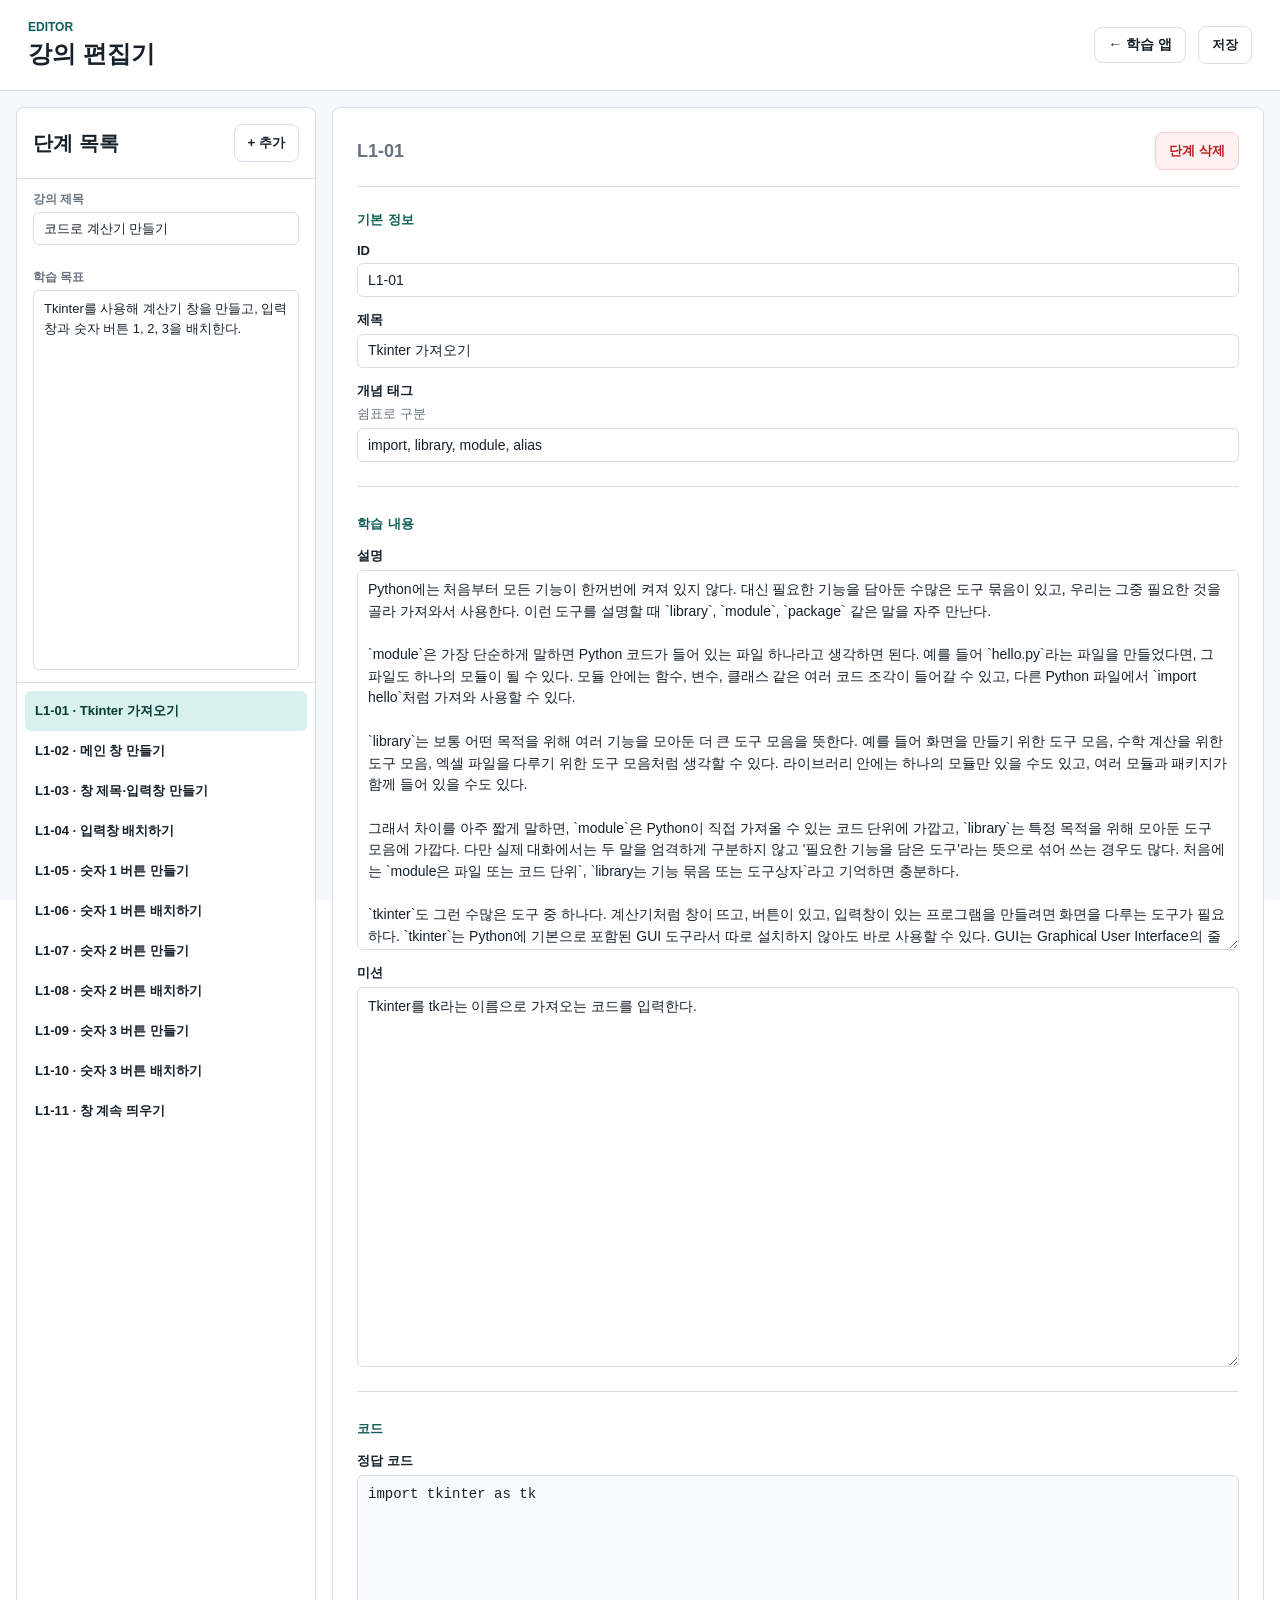
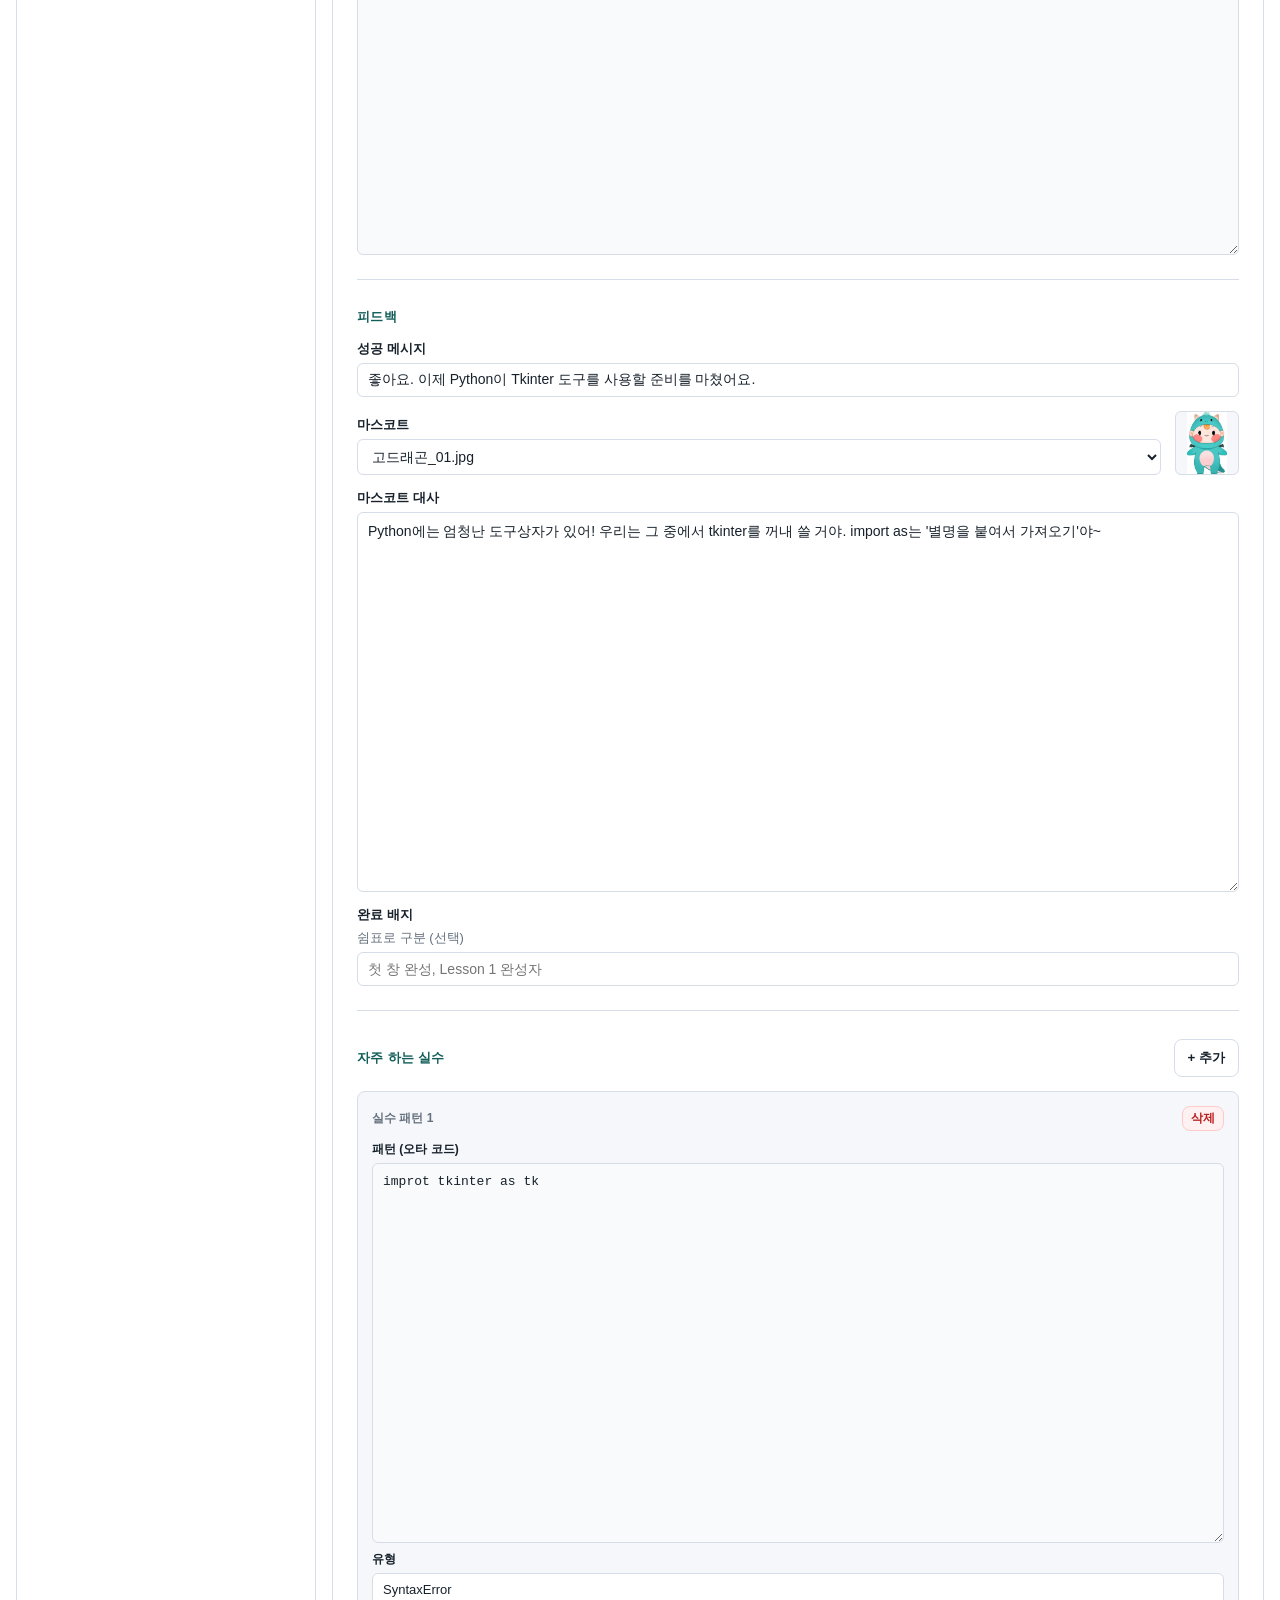
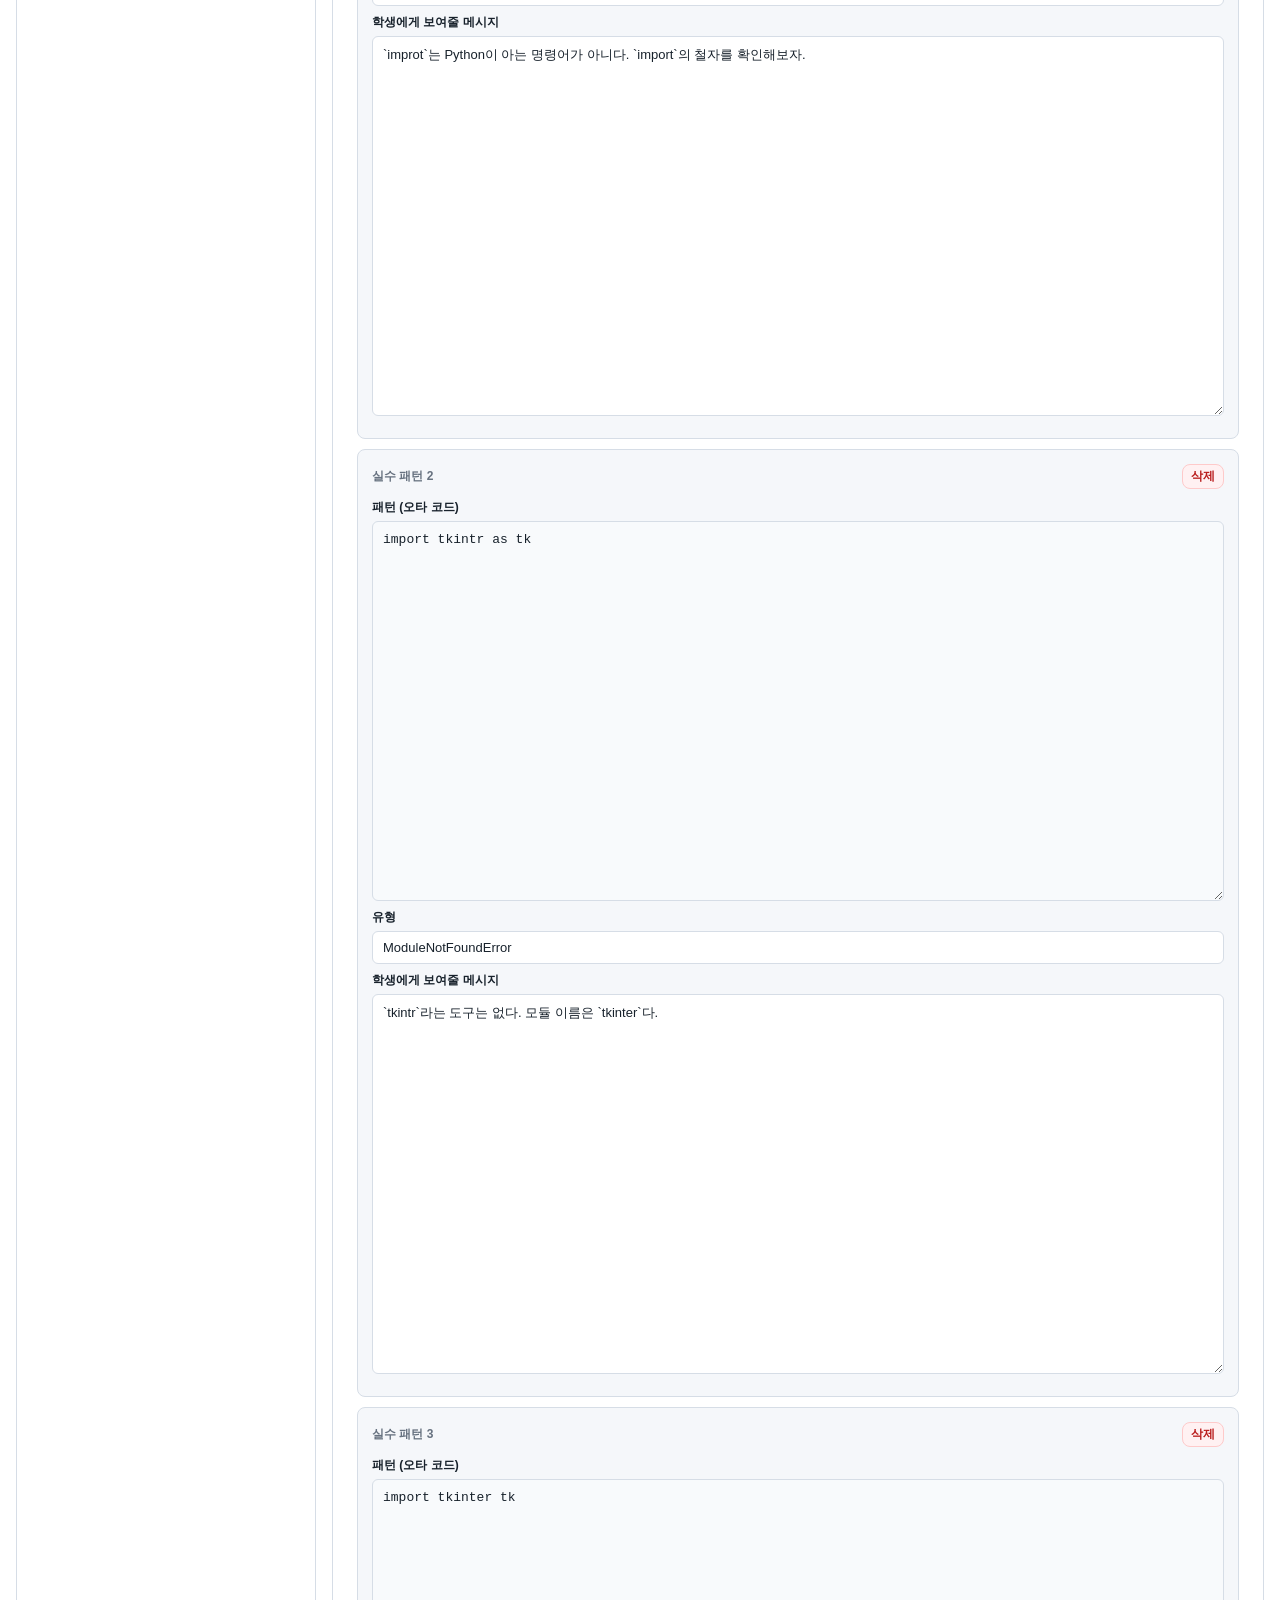
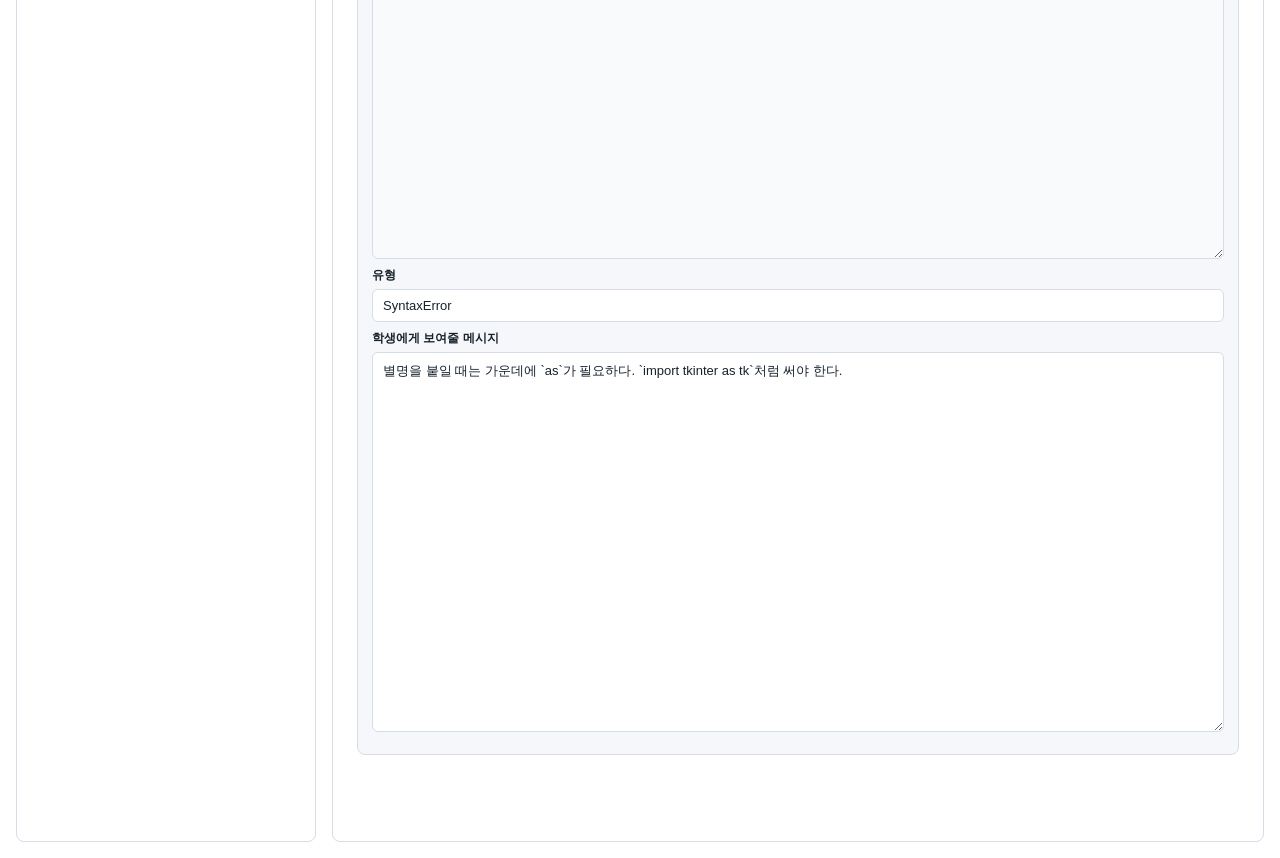
==== Python_Lecture_01/editor.html @ b1694335 "교육 프로그램 추가" ====
<!doctype html>
<html lang="ko">
<head>
  <meta charset="utf-8">
  <meta name="viewport" content="width=device-width, initial-scale=1">
  <title>강의 편집기</title>
  <link rel="stylesheet" href="prototype.css">
  <link rel="stylesheet" href="editor.css">
</head>
<body>
  <header class="topbar">
    <div>
      <p class="eyebrow">Editor</p>
      <h1>강의 편집기</h1>
    </div>
    <div class="editor-header-actions">
      <span id="saveStatus"></span>
      <a href="prototype.html" class="back-link">← 학습 앱</a>
      <button type="button" id="saveBtn">저장</button>
    </div>
  </header>

  <main class="editor-shell">
    <aside class="editor-nav">
      <div class="panel-head">
        <h2>단계 목록</h2>
        <button type="button" id="addStepBtn">+ 추가</button>
      </div>

      <div class="lesson-meta-fields">
        <label>강의 제목
          <input type="text" id="fCourseTitle">
        </label>
        <label>학습 목표
          <textarea id="fLessonGoal" rows="2"></textarea>
        </label>
      </div>

      <ol id="stepList"></ol>
    </aside>

    <section class="editor-form-panel" id="editorPanel">
      <div class="empty-state">단계를 선택하면 여기서 편집할 수 있어요.</div>

      <form id="stepForm" hidden>
        <div class="form-topbar">
          <h2 id="formStepId"></h2>
          <button type="button" id="deleteStepBtn" class="danger-btn">단계 삭제</button>
        </div>

        <div class="form-section">
          <h3>기본 정보</h3>
          <label>ID
            <input type="text" id="fId">
          </label>
          <label>제목
            <input type="text" id="fTitle">
          </label>
          <label>개념 태그 <span class="field-hint">쉼표로 구분</span>
            <input type="text" id="fConcepts" placeholder="import, module, alias">
          </label>
        </div>

        <div class="form-section">
          <h3>학습 내용</h3>
          <label>설명
            <textarea id="fExplanation" class="auto-resize" rows="5"></textarea>
          </label>
          <label>미션
            <textarea id="fMission" class="auto-resize" rows="2"></textarea>
          </label>
        </div>

        <div class="form-section">
          <h3>코드</h3>
          <label>정답 코드
            <textarea id="fExpectedCode" class="code-textarea auto-resize" rows="2" spellcheck="false"></textarea>
          </label>
        </div>

        <div class="form-section">
          <h3>피드백</h3>
          <label>성공 메시지
            <input type="text" id="fSuccessMessage">
          </label>
          <div class="mascot-row">
            <label class="mascot-select-label">마스코트
              <select id="fMascot">
                <option value="">없음</option>
                <option>고드래곤_01.jpg</option>
                <option>고드래곤_02.jpg</option>
                <option>고드래곤_03.png</option>
                <option>고드래곤_04.jpg</option>
                <option>고드래곤_05.jpg</option>
                <option>고드래곤_06.png</option>
                <option>고드래곤_07.gif</option>
                <option>고드래곤_08.png</option>
                <option>고드래곤_09.png</option>
                <option>고드래곤_10.jpg</option>
              </select>
            </label>
            <img id="mascotPreview" src="" alt="" class="mascot-preview">
          </div>
          <label>마스코트 대사
            <textarea id="fMascotSpeech" class="auto-resize" rows="2"></textarea>
          </label>
          <label>완료 배지 <span class="field-hint">쉼표로 구분 (선택)</span>
            <input type="text" id="fCompletionBadges" placeholder="첫 창 완성, Lesson 1 완성자">
          </label>
        </div>

        <div class="form-section">
          <div class="section-head">
            <h3>자주 하는 실수</h3>
            <button type="button" id="addErrorBtn">+ 추가</button>
          </div>
          <div id="errorList"></div>
        </div>
      </form>
    </section>
  </main>

  <script src="editor.js"></script>
</body>
</html>
---- Python_Lecture_01/prototype.css ----
:root {
  color-scheme: light;
  --ink: #17212b;
  --muted: #66717f;
  --line: #d6dde6;
  --paper: #f5f7fa;
  --panel: #ffffff;
  --accent: #0f766e;
  --accent-dark: #115e59;
  --warn: #b45309;
  --danger: #b91c1c;
  --ok: #15803d;
  --code: #101827;
}

* {
  box-sizing: border-box;
}

body {
  margin: 0;
  min-height: 100vh;
  font-family: "Segoe UI", "Apple SD Gothic Neo", "Malgun Gothic", sans-serif;
  color: var(--ink);
  background:
    linear-gradient(rgba(245, 247, 250, 0.92), rgba(245, 247, 250, 0.92)),
    url("https://images.unsplash.com/photo-1515879218367-8466d910aaa4?auto=format&fit=crop&w=1800&q=80");
  background-size: cover;
  background-attachment: fixed;
}

.topbar {
  display: flex;
  align-items: center;
  justify-content: space-between;
  gap: 24px;
  padding: 20px 28px;
  border-bottom: 1px solid var(--line);
  background: rgba(255, 255, 255, 0.92);
  backdrop-filter: blur(14px);
}

.eyebrow {
  margin: 0 0 4px;
  font-size: 12px;
  font-weight: 800;
  color: var(--accent-dark);
  text-transform: uppercase;
  letter-spacing: 0;
}

h1,
h2,
h3,
p {
  margin-top: 0;
}

h1 {
  margin-bottom: 0;
  font-size: 24px;
}

h2 {
  margin-bottom: 0;
  font-size: 20px;
}

h3 {
  margin-bottom: 8px;
  font-size: 15px;
}

.stats {
  display: grid;
  grid-template-columns: repeat(3, minmax(92px, 1fr));
  gap: 10px;
}

.stats div {
  min-height: 58px;
  padding: 10px 12px;
  border: 1px solid var(--line);
  border-radius: 8px;
  background: var(--paper);
}

.stats span {
  display: block;
  margin-bottom: 4px;
  font-size: 12px;
  color: var(--muted);
}

.stats strong {
  font-size: 19px;
}

.app-shell {
  display: grid;
  grid-template-columns: 270px minmax(0, 1.05fr) minmax(360px, 0.95fr);
  gap: 16px;
  padding: 16px;
}

.lesson-list,
.learning-panel,
.practice-panel {
  min-height: calc(100vh - 122px);
  border: 1px solid var(--line);
  border-radius: 8px;
  background: rgba(255, 255, 255, 0.96);
}

.lesson-list {
  overflow: auto;
}

.panel-head {
  padding: 16px;
  border-bottom: 1px solid var(--line);
}

.panel-head span {
  display: block;
  margin-top: 8px;
  font-size: 13px;
  line-height: 1.45;
  color: var(--muted);
}

#stepList {
  list-style: none;
  margin: 0;
  padding: 8px;
}

#stepList button {
  width: 100%;
  min-height: 44px;
  padding: 9px 10px;
  border: 0;
  border-radius: 6px;
  background: transparent;
  color: var(--ink);
  text-align: left;
  cursor: pointer;
}

#stepList button:hover {
  background: #eef7f6;
}

#stepList button.active {
  background: #d9f1ee;
  color: #073b36;
  font-weight: 800;
}

#stepList button.done::after {
  content: "완료";
  float: right;
  font-size: 11px;
  color: var(--ok);
}

.learning-panel {
  overflow: auto;
  padding: 22px;
}

.step-header {
  display: flex;
  align-items: flex-start;
  justify-content: space-between;
  gap: 16px;
  padding-bottom: 18px;
  border-bottom: 1px solid var(--line);
}

.concepts {
  display: flex;
  flex-wrap: wrap;
  justify-content: flex-end;
  gap: 6px;
}

.concepts span,
.badges span {
  display: inline-flex;
  min-height: 26px;
  align-items: center;
  padding: 4px 8px;
  border-radius: 999px;
  background: #e8f2ff;
  color: #1d4f83;
  font-size: 12px;
  font-weight: 700;
}

.explanation {
  margin-top: 20px;
  font-size: 15px;
  line-height: 1.72;
}

.explanation p {
  margin-bottom: 16px;
}

code {
  padding: 1px 5px;
  border-radius: 4px;
  background: #edf2f7;
  color: #0f172a;
  font-family: Consolas, "Cascadia Mono", monospace;
}

.mascot-wrap {
  display: flex;
  align-items: flex-end;
  gap: 14px;
  margin: 20px 0 4px;
}

.mascot-wrap img {
  width: 88px;
  height: 88px;
  object-fit: contain;
  flex-shrink: 0;
  filter: drop-shadow(0 2px 6px rgba(0,0,0,0.10));
}

.mascot-bubble {
  position: relative;
  padding: 12px 16px;
  border: 2px solid #0f766e;
  border-radius: 16px;
  border-bottom-left-radius: 4px;
  background: #f0fdfa;
  font-size: 14px;
  line-height: 1.65;
  color: #115e59;
  font-weight: 600;
}

.mascot-bubble::before {
  content: "";
  position: absolute;
  left: -13px;
  bottom: 0;
  border: 7px solid transparent;
  border-right-color: #0f766e;
  border-bottom-color: #0f766e;
}

.mascot-bubble::after {
  content: "";
  position: absolute;
  left: -9px;
  bottom: 1px;
  border: 6px solid transparent;
  border-right-color: #f0fdfa;
  border-bottom-color: #f0fdfa;
}

.mission {
  margin-top: 22px;
  padding: 16px;
  border: 1px solid #b7ddd8;
  border-radius: 8px;
  background: #f0fdfa;
}

.mission span {
  font-size: 12px;
  font-weight: 800;
  color: var(--accent-dark);
}

.mission p {
  margin: 6px 0 0;
}

.practice-panel {
  padding: 18px;
}

.editor-head,
.actions {
  display: flex;
  align-items: center;
  justify-content: space-between;
  gap: 10px;
}

.editor-wrap {
  position: relative;
  min-height: 380px;
  margin-top: 14px;
  border: 1px solid #334155;
  border-radius: 8px;
  background: var(--code);
  overflow: hidden;
}

#codeGhost {
  position: absolute;
  inset: 0;
  margin: 0;
  padding: 14px;
  color: #738094;
  font: 16px/1.55 Consolas, "Cascadia Mono", monospace;
  white-space: pre-wrap;
  word-break: break-word;
  pointer-events: none;
}

.ghost-prefix {
  color: transparent;
}

textarea {
  position: relative;
  width: 100%;
  min-height: 380px;
  height: 54vh;
  padding: 14px;
  border: 0;
  border-radius: 0;
  outline: none;
  resize: vertical;
  background: transparent;
  color: #e5eef8;
  font: 16px/1.55 Consolas, "Cascadia Mono", monospace;
}

textarea:focus {
  box-shadow: 0 0 0 3px rgba(15, 118, 110, 0.18);
}

button {
  min-height: 38px;
  padding: 8px 13px;
  border: 1px solid var(--line);
  border-radius: 8px;
  background: #fff;
  color: var(--ink);
  font-weight: 800;
  cursor: pointer;
}

button:hover:not(:disabled) {
  border-color: var(--accent);
}

button:disabled {
  border-color: var(--line);
  background: #e5e7eb;
  color: #98a2b3;
  cursor: not-allowed;
}

#runBtn,
#nextBtn,
#closeCompletionBtn {
  border-color: var(--accent);
  background: var(--accent);
  color: #fff;
}

#runBtn:hover,
#nextBtn:hover,
#closeCompletionBtn:hover {
  background: var(--accent-dark);
}

#nextBtn:disabled {
  border-color: var(--line);
  background: #e5e7eb;
  color: #98a2b3;
}

.actions {
  margin-top: 12px;
}

.result {
  margin-top: 18px;
  min-height: 128px;
  padding: 16px;
  border: 1px solid var(--line);
  border-radius: 8px;
  background: var(--paper);
}

.result[data-state="success"] {
  border-color: #86efac;
  background: #f0fdf4;
}

.result[data-state="error"] {
  border-color: #fecaca;
  background: #fff1f2;
}

.result[data-state="hint"] {
  border-color: #fed7aa;
  background: #fff7ed;
}

.result p {
  margin-bottom: 0;
  font-size: 16px;
  line-height: 1.55;
  color: var(--muted);
}

.console-wrap {
  margin-top: 10px;
  border: 1px solid #334155;
  border-radius: 8px;
  background: #0d1117;
  overflow: hidden;
}

.console-head {
  display: flex;
  align-items: center;
  justify-content: space-between;
  padding: 5px 14px;
  background: #161b22;
  border-bottom: 1px solid #334155;
}

.console-head span {
  font-size: 11px;
  font-weight: 700;
  color: #8b949e;
  text-transform: uppercase;
  letter-spacing: 0.5px;
}

.console-head button {
  min-height: auto;
  padding: 2px 7px;
  border: 0;
  border-radius: 4px;
  background: transparent;
  color: #8b949e;
  font-size: 14px;
  font-weight: 400;
  line-height: 1;
}

.console-head button:hover:not(:disabled) {
  border-color: transparent;
  background: #30363d;
  color: #e6edf3;
}

#consoleOutput {
  margin: 0;
  padding: 10px 14px;
  min-height: 44px;
  max-height: 160px;
  overflow-y: auto;
  color: #e6edf3;
  font: 16px/1.55 Consolas, "Cascadia Mono", monospace;
  white-space: pre-wrap;
  word-break: break-all;
}

.console-wrap[data-state="idle"] #consoleOutput::before {
  content: "실행하면 결과가 여기 표시됩니다";
  color: #4d5966;
}

.console-wrap[data-state="error"] #consoleOutput {
  color: #ff7b72;
}


.badge-box {
  margin-top: 18px;
  padding-top: 14px;
  border-top: 1px solid var(--line);
}

.badges {
  display: flex;
  min-height: 36px;
  flex-wrap: wrap;
  gap: 8px;
}

.badges span {
  background: #fff3c4;
  color: #7a4d00;
}

.login[hidden] {
  display: none;
}

.login {
  position: fixed;
  inset: 0;
  display: grid;
  place-items: center;
  padding: 20px;
  background: rgba(15, 23, 42, 0.6);
  backdrop-filter: blur(6px);
  z-index: 100;
}

.login-card {
  width: min(440px, 100%);
  padding: 32px;
  border-radius: 12px;
  background: #fff;
  box-shadow: 0 24px 70px rgba(15, 23, 42, 0.24);
}

.login-card h2 {
  margin-bottom: 8px;
}

.login-desc {
  margin-bottom: 24px;
  font-size: 14px;
  color: var(--muted);
}

.login-form {
  display: flex;
  flex-direction: column;
  gap: 8px;
}

.login-form label {
  font-size: 13px;
  font-weight: 700;
  color: var(--ink);
}

.login-form input {
  height: 42px;
  padding: 0 12px;
  border: 1px solid var(--line);
  border-radius: 8px;
  font-size: 15px;
  font-family: inherit;
  color: var(--ink);
  outline: none;
}

.login-form input:focus {
  border-color: var(--accent);
  box-shadow: 0 0 0 3px rgba(15, 118, 110, 0.15);
}

.login-form button {
  margin-top: 8px;
  border-color: var(--accent);
  background: var(--accent);
  color: #fff;
  font-size: 15px;
}

.login-form button:hover {
  background: var(--accent-dark);
}

.resume-actions {
  display: flex;
  flex-direction: column;
  gap: 10px;
  margin-top: 24px;
}

.resume-actions button:first-child {
  border-color: var(--accent);
  background: var(--accent);
  color: #fff;
}

.resume-actions button:first-child:hover {
  background: var(--accent-dark);
}

.completion {
  position: fixed;
  inset: 0;
  display: grid;
  place-items: center;
  padding: 20px;
  background: rgba(15, 23, 42, 0.48);
}

.completion[hidden] {
  display: none;
}

.completion-card {
  width: min(520px, 100%);
  padding: 26px;
  border-radius: 8px;
  background: #fff;
  box-shadow: 0 24px 70px rgba(15, 23, 42, 0.24);
}

@media (max-width: 1120px) {
  .app-shell {
    grid-template-columns: 220px minmax(0, 1fr);
  }

  .practice-panel {
    grid-column: 1 / -1;
    min-height: auto;
  }
}

@media (max-width: 760px) {
  .topbar {
    align-items: stretch;
    flex-direction: column;
  }

  .stats {
    grid-template-columns: repeat(3, 1fr);
  }

  .app-shell {
    grid-template-columns: 1fr;
    padding: 10px;
  }

  .lesson-list,
  .learning-panel,
  .practice-panel {
    min-height: auto;
  }

  .step-header,
  .editor-head,
  .actions {
    align-items: stretch;
    flex-direction: column;
  }

  .concepts {
    justify-content: flex-start;
  }
}
---- Python_Lecture_01/editor.css ----
.editor-header-actions {
  display: flex;
  align-items: center;
  gap: 12px;
}

#saveStatus {
  font-size: 14px;
  color: var(--ok);
  font-weight: 700;
}

.back-link {
  padding: 8px 13px;
  border: 1px solid var(--line);
  border-radius: 8px;
  background: #fff;
  color: var(--ink);
  font-weight: 800;
  font-size: 14px;
  text-decoration: none;
}

.back-link:hover {
  border-color: var(--accent);
}

.editor-shell {
  display: grid;
  grid-template-columns: 300px 1fr;
  gap: 16px;
  padding: 16px;
  min-height: calc(100vh - 90px);
}

.editor-nav {
  border: 1px solid var(--line);
  border-radius: 8px;
  background: rgba(255,255,255,0.96);
  overflow: auto;
  display: flex;
  flex-direction: column;
}

.editor-nav .panel-head {
  display: flex;
  align-items: center;
  justify-content: space-between;
}

.lesson-meta-fields {
  padding: 12px 16px;
  border-bottom: 1px solid var(--line);
  display: flex;
  flex-direction: column;
  gap: 10px;
}

#stepList {
  list-style: none;
  margin: 0;
  padding: 8px;
  flex: 1;
}

#stepList button {
  width: 100%;
  min-height: 40px;
  padding: 8px 10px;
  border: 0;
  border-radius: 6px;
  background: transparent;
  color: var(--ink);
  text-align: left;
  cursor: pointer;
  font-size: 13px;
}

#stepList button:hover {
  background: #eef7f6;
}

#stepList button.active {
  background: #d9f1ee;
  color: #073b36;
  font-weight: 800;
}

.editor-form-panel {
  border: 1px solid var(--line);
  border-radius: 8px;
  background: rgba(255,255,255,0.96);
  overflow: auto;
  padding: 24px;
}

.empty-state {
  padding: 60px 0;
  text-align: center;
  color: var(--muted);
  font-size: 15px;
}

.form-topbar {
  display: flex;
  align-items: center;
  justify-content: space-between;
  margin-bottom: 24px;
  padding-bottom: 16px;
  border-bottom: 1px solid var(--line);
}

.form-topbar h2 {
  font-size: 18px;
  color: var(--muted);
}

.danger-btn {
  border-color: #fecaca;
  background: #fff1f2;
  color: var(--danger);
  font-size: 13px;
}

.danger-btn:hover:not(:disabled) {
  border-color: var(--danger);
  background: #fee2e2;
}

.form-section {
  margin-bottom: 28px;
  padding-bottom: 24px;
  border-bottom: 1px solid var(--line);
}

.form-section:last-child {
  border-bottom: none;
}

.form-section h3 {
  font-size: 13px;
  font-weight: 800;
  color: var(--accent-dark);
  text-transform: uppercase;
  letter-spacing: 0.3px;
  margin-bottom: 14px;
}

.section-head {
  display: flex;
  align-items: center;
  justify-content: space-between;
  margin-bottom: 14px;
}

.section-head h3 {
  margin-bottom: 0;
}

label {
  display: flex;
  flex-direction: column;
  gap: 5px;
  margin-bottom: 14px;
  font-size: 13px;
  font-weight: 700;
  color: var(--ink);
}

label:last-child {
  margin-bottom: 0;
}

.field-hint {
  font-weight: 400;
  color: var(--muted);
}

label input,
label select,
label textarea,
.lesson-meta-fields input,
.lesson-meta-fields textarea {
  width: 100%;
  padding: 8px 10px;
  border: 1px solid var(--line);
  border-radius: 6px;
  font-size: 14px;
  font-family: inherit;
  color: var(--ink);
  outline: none;
  resize: vertical;
  background: #fff;
}

label textarea {
  max-height: 160px;
  overflow-y: auto;
}

#fExplanation {
  max-height: 220px;
}

.lesson-meta-fields label {
  display: flex;
  flex-direction: column;
  gap: 4px;
  font-size: 12px;
  font-weight: 700;
  color: var(--muted);
  text-transform: uppercase;
}

.lesson-meta-fields input,
.lesson-meta-fields textarea {
  font-size: 13px;
  resize: none;
}

label input:focus,
label select:focus,
label textarea:focus,
.lesson-meta-fields input:focus,
.lesson-meta-fields textarea:focus {
  border-color: var(--accent);
  box-shadow: 0 0 0 3px rgba(15,118,110,0.12);
}

.code-textarea {
  font-family: Consolas, "Cascadia Mono", monospace !important;
  font-size: 14px !important;
  background: #f8fafc !important;
}

.mascot-row {
  display: flex;
  align-items: flex-end;
  gap: 14px;
  margin-bottom: 14px;
}

.mascot-select-label {
  flex: 1;
  margin-bottom: 0;
}

.mascot-preview {
  width: 64px;
  height: 64px;
  object-fit: contain;
  border: 1px solid var(--line);
  border-radius: 6px;
  background: var(--paper);
  flex-shrink: 0;
}

.error-card {
  padding: 14px;
  margin-bottom: 10px;
  border: 1px solid var(--line);
  border-radius: 8px;
  background: var(--paper);
}

.error-card-head {
  display: flex;
  align-items: center;
  justify-content: space-between;
  margin-bottom: 10px;
}

.error-card-head span {
  font-size: 12px;
  font-weight: 700;
  color: var(--muted);
  text-transform: uppercase;
}

.error-card-head button {
  min-height: auto;
  padding: 3px 8px;
  font-size: 12px;
  border-color: #fecaca;
  background: #fff1f2;
  color: var(--danger);
}

.error-card-head button:hover:not(:disabled) {
  border-color: var(--danger);
}

.error-card label {
  margin-bottom: 8px;
  font-size: 12px;
}

.error-card input,
.error-card textarea {
  font-size: 13px;
}

.error-card .code-textarea {
  font-size: 13px !important;
}
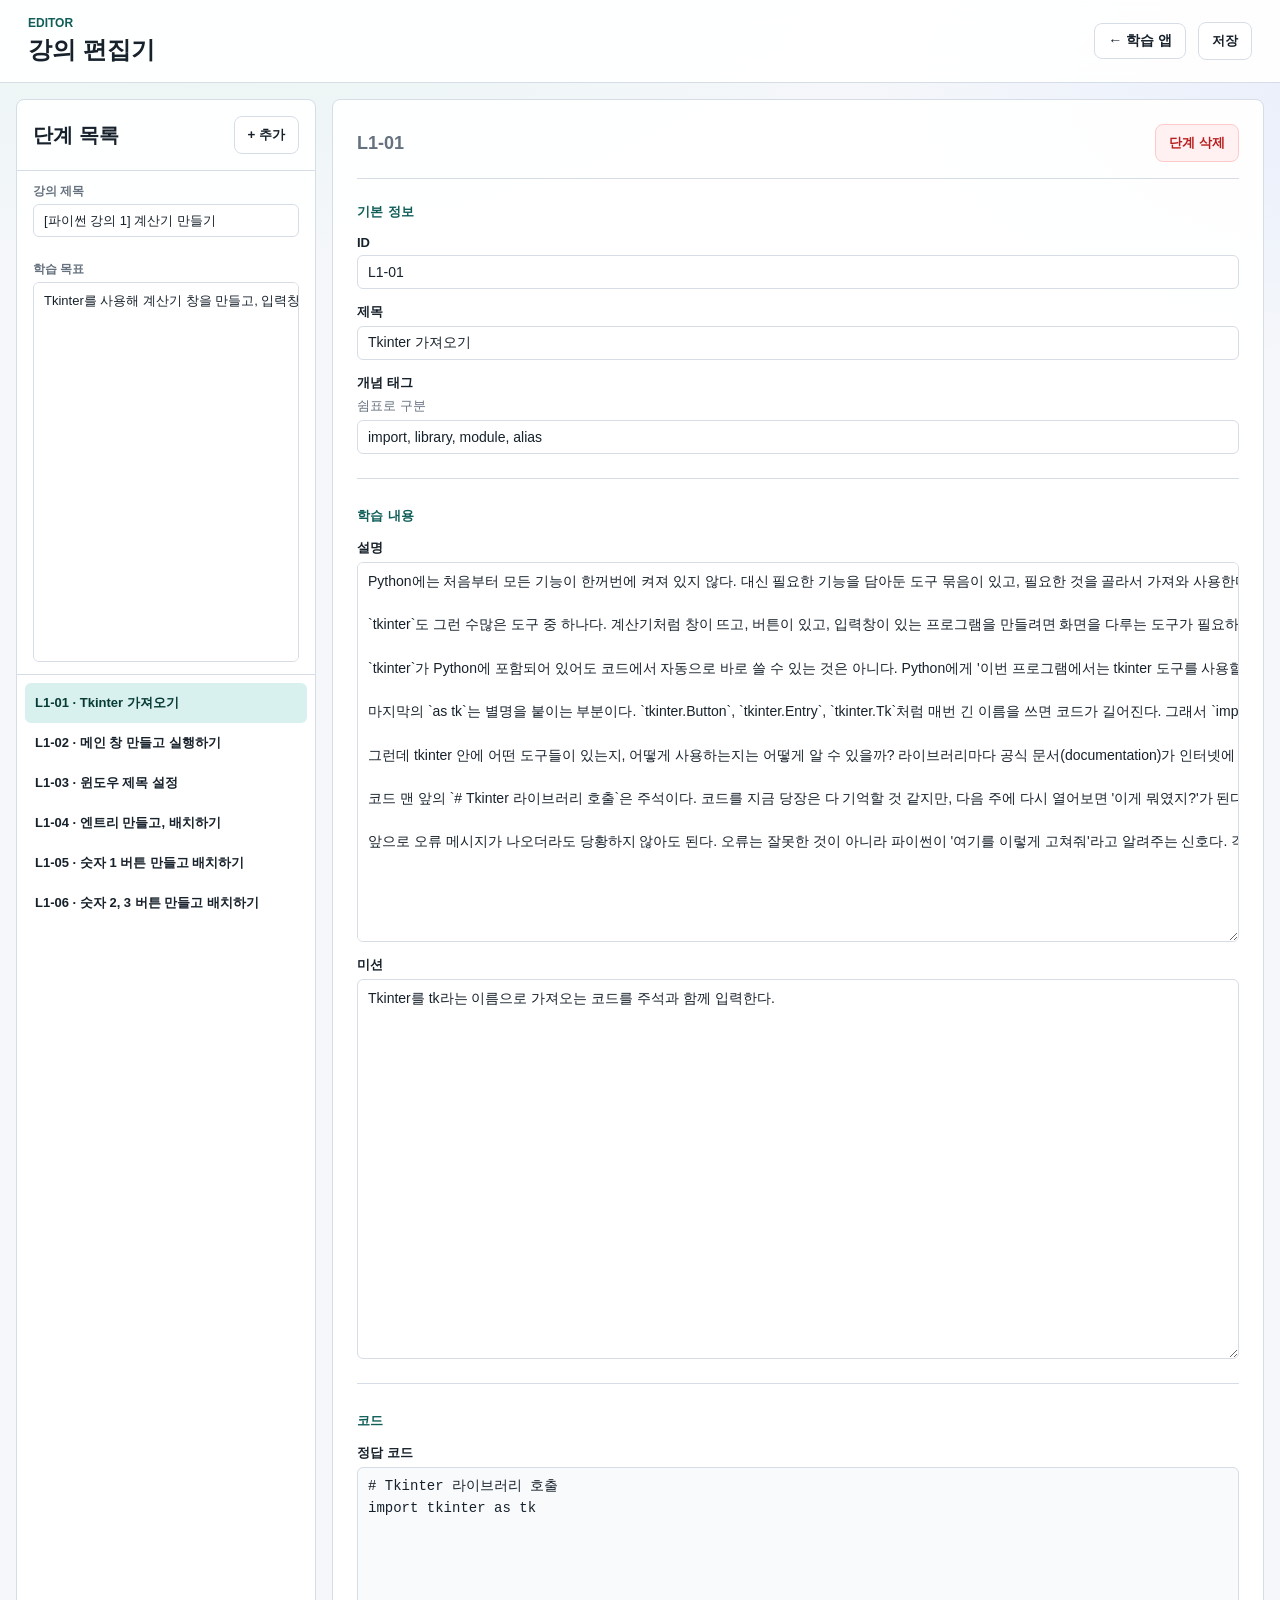
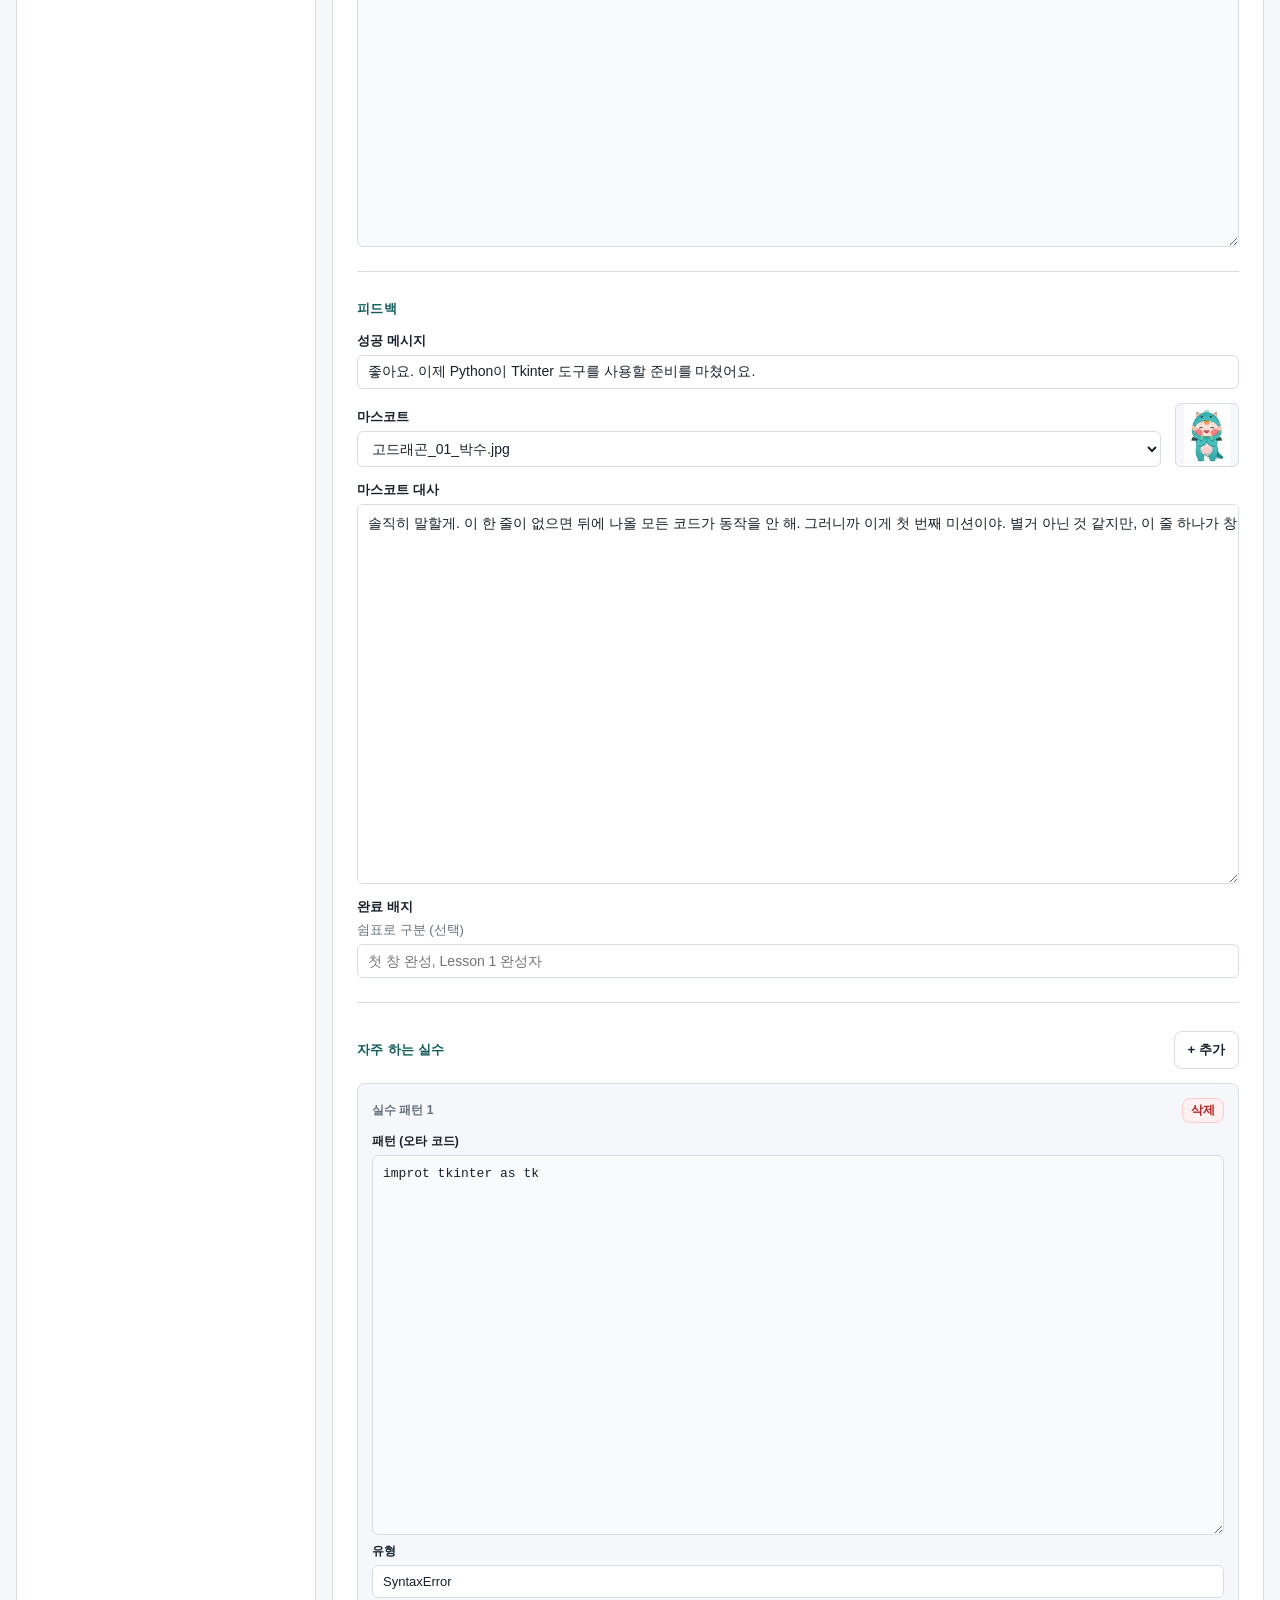
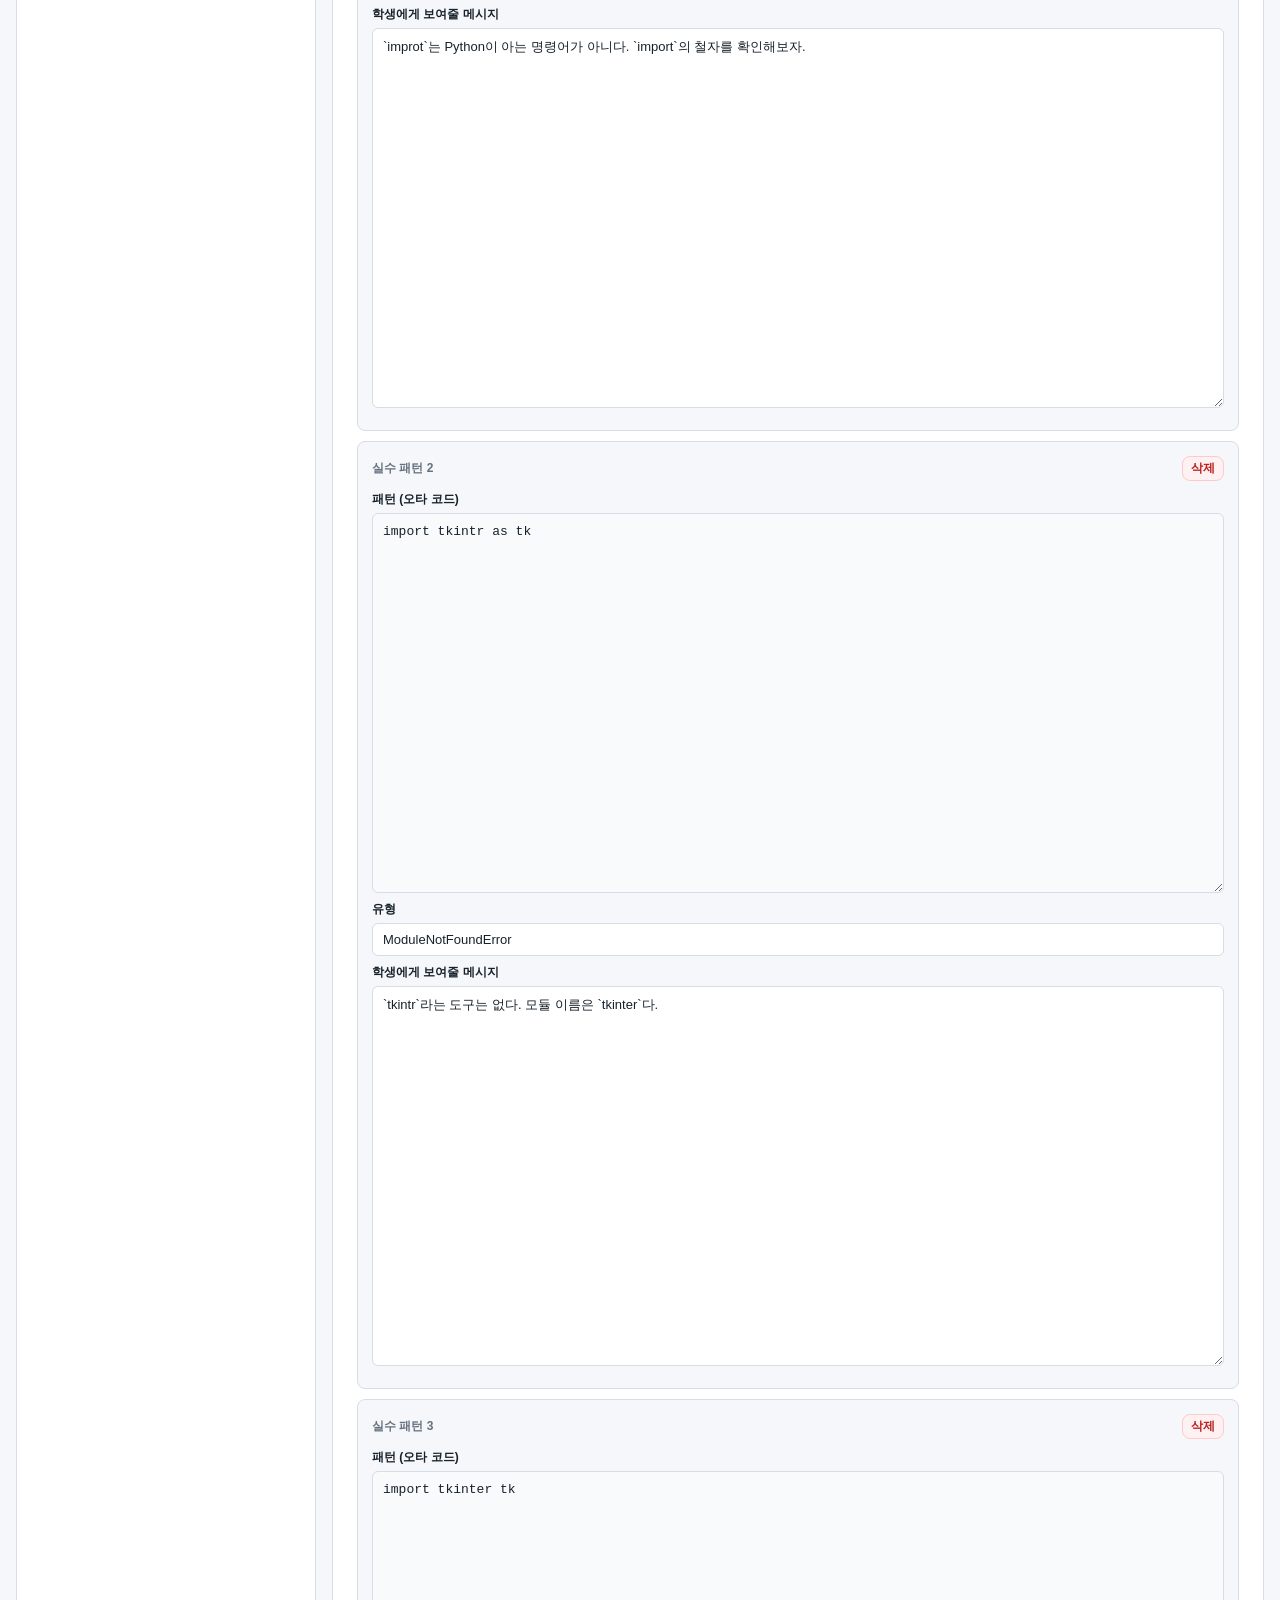
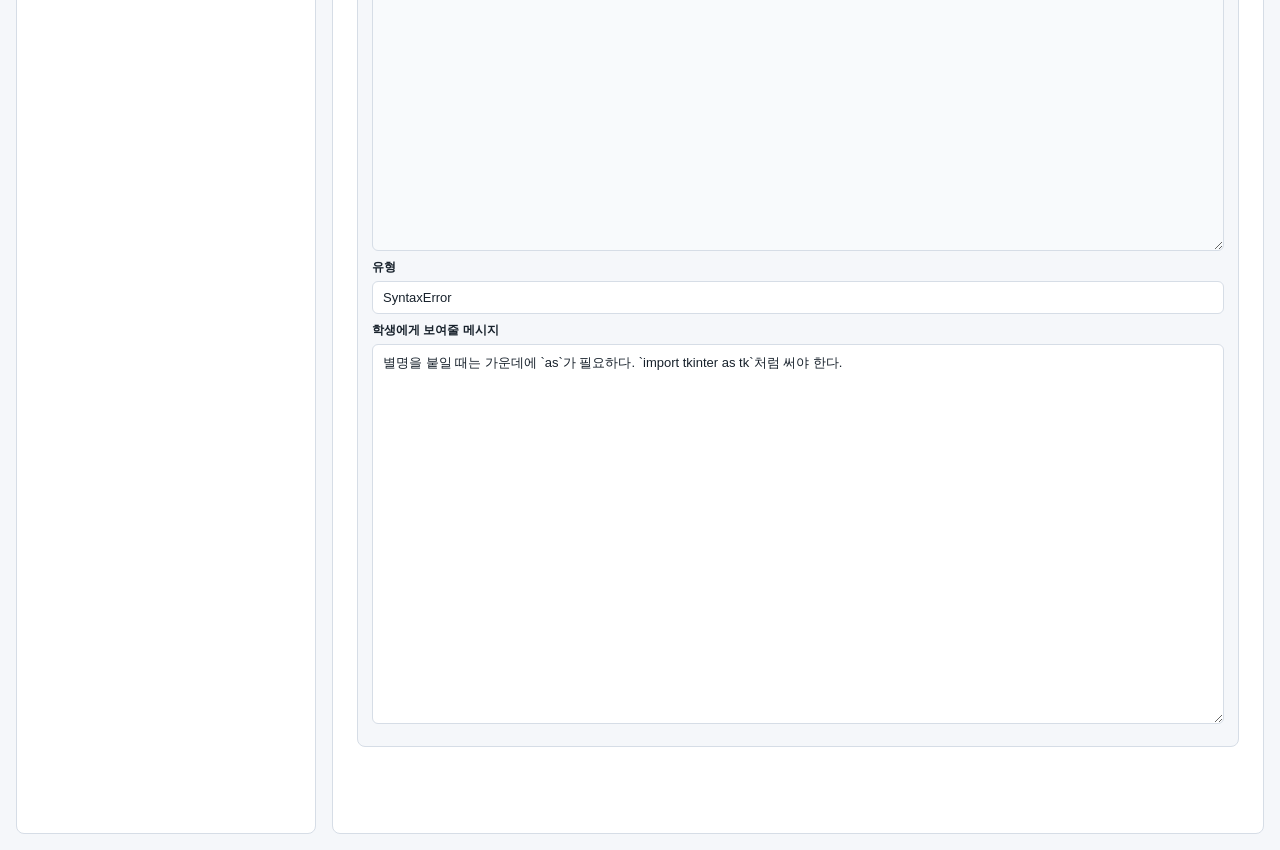
==== commit 5f1a2661: "Redesign badges and mascot assets" ====
--- a/Python_Lecture_01/editor.html
+++ b/Python_Lecture_01/editor.html
@@ -87,16 +87,34 @@
             <label class="mascot-select-label">마스코트
               <select id="fMascot">
                 <option value="">없음</option>
-                <option>고드래곤_01.jpg</option>
-                <option>고드래곤_02.jpg</option>
-                <option>고드래곤_03.png</option>
-                <option>고드래곤_04.jpg</option>
-                <option>고드래곤_05.jpg</option>
-                <option>고드래곤_06.png</option>
-                <option>고드래곤_07.gif</option>
-                <option>고드래곤_08.png</option>
-                <option>고드래곤_09.png</option>
-                <option>고드래곤_10.jpg</option>
+                <option value="mascot/고드래곤_00_기본.jpg">고드래곤_00_기본.jpg</option>
+                <option value="mascot/고드래곤_01_박수.jpg">고드래곤_01_박수.jpg</option>
+                <option value="mascot/고드래곤_02_팔짱.jpg">고드래곤_02_팔짱.jpg</option>
+                <option value="mascot/고드래곤_03_울음.jpg">고드래곤_03_울음.jpg</option>
+                <option value="mascot/고드래곤_04_의문.jpg">고드래곤_04_의문.jpg</option>
+                <option value="mascot/고드래곤_05_놀람.jpg">고드래곤_05_놀람.jpg</option>
+                <option value="mascot/고드래곤_06_훗.jpg">고드래곤_06_훗.jpg</option>
+                <option value="mascot/고드래곤_07_공포.jpg">고드래곤_07_공포.jpg</option>
+                <option value="mascot/고드래곤_08_안녕.jpg">고드래곤_08_안녕.jpg</option>
+                <option value="mascot/고드래곤_09_아하.jpg">고드래곤_09_아하.jpg</option>
+                <option value="mascot/고드래곤_10_하품.jpg">고드래곤_10_하품.jpg</option>
+                <option value="mascot/고드래곤_11_따봉.jpg">고드래곤_11_따봉.jpg</option>
+                <option value="mascot/기본버전_01_넵.png">기본버전_01_넵.png</option>
+                <option value="mascot/기본버전_02_감사.png">기본버전_02_감사.png</option>
+                <option value="mascot/기본버전_03_안녕.png">기본버전_03_안녕.png</option>
+                <option value="mascot/기본버전_04_축하.png">기본버전_04_축하.png</option>
+                <option value="mascot/기본버전_05_알겠습.png">기본버전_05_알겠습.png</option>
+                <option value="mascot/기본버전_06_전화.png">기본버전_06_전화.png</option>
+                <option value="mascot/기본버전_07_안녕히.png">기본버전_07_안녕히.png</option>
+                <option value="mascot/기본버전_08_또만나.png">기본버전_08_또만나.png</option>
+                <option value="mascot/기본버전_09_좋은아침.png">기본버전_09_좋은아침.png</option>
+                <option value="mascot/기본버전_10_커피.png">기본버전_10_커피.png</option>
+                <option value="mascot/기본버전_11_즐퇴.png">기본버전_11_즐퇴.png</option>
+                <option value="mascot/기본버전_12_안녕.png">기본버전_12_안녕.png</option>
+                <option value="mascot/기본버전_13_바이.png">기본버전_13_바이.png</option>
+                <option value="mascot/기본버전_14_졸려.png">기본버전_14_졸려.png</option>
+                <option value="mascot/기본버전_15_배고파.png">기본버전_15_배고파.png</option>
+                <option value="mascot/기본버전_16_화이팅.png">기본버전_16_화이팅.png</option>
               </select>
             </label>
             <img id="mascotPreview" src="" alt="" class="mascot-preview">
--- a/Python_Lecture_01/prototype.css
+++ b/Python_Lecture_01/prototype.css
@@ -23,9 +23,9 @@
   font-family: "Segoe UI", "Apple SD Gothic Neo", "Malgun Gothic", sans-serif;
   color: var(--ink);
   background:
-    linear-gradient(rgba(245, 247, 250, 0.92), rgba(245, 247, 250, 0.92)),
-    url("https://images.unsplash.com/photo-1515879218367-8466d910aaa4?auto=format&fit=crop&w=1800&q=80");
-  background-size: cover;
+    radial-gradient(1200px 600px at 15% -10%, #e6f4f1 0%, transparent 60%),
+    radial-gradient(1000px 500px at 110% 10%, #e8eefc 0%, transparent 55%),
+    var(--paper);
   background-attachment: fixed;
 }
 
@@ -33,11 +33,30 @@
   display: flex;
   align-items: center;
   justify-content: space-between;
-  gap: 24px;
-  padding: 20px 28px;
+  gap: 16px;
+  padding: 16px 28px;
   border-bottom: 1px solid var(--line);
   background: rgba(255, 255, 255, 0.92);
   backdrop-filter: blur(14px);
+}
+
+.topbar-badges {
+  flex: 1;
+  display: flex;
+  align-items: center;
+  gap: 8px;
+  min-width: 0;
+  padding: 0 8px;
+  flex-wrap: wrap;
+}
+
+.topbar-badges-label {
+  font-size: 12px;
+  font-weight: 800;
+  color: var(--muted);
+  text-transform: uppercase;
+  white-space: nowrap;
+  letter-spacing: 0.3px;
 }
 
 .eyebrow {
@@ -127,6 +146,52 @@
   font-size: 13px;
   line-height: 1.45;
   color: var(--muted);
+}
+
+.lesson-tabs {
+  display: flex;
+  flex-wrap: wrap;
+  gap: 6px;
+  padding: 12px 12px 0;
+}
+
+.lesson-tab {
+  min-height: 34px;
+  min-width: 44px;
+  padding: 6px 10px;
+  border: 1px solid var(--line);
+  border-radius: 999px;
+  background: #fff;
+  color: var(--muted);
+  font-size: 13px;
+  font-weight: 800;
+  cursor: pointer;
+}
+
+.lesson-tab:hover:not(.active) {
+  border-color: var(--accent);
+  color: var(--accent-dark);
+}
+
+.lesson-tab.active {
+  border-color: var(--accent);
+  background: var(--accent);
+  color: #fff;
+  cursor: default;
+}
+
+.lesson-tab.done:not(.active) {
+  border-color: #86efac;
+  color: var(--ok);
+}
+
+.lesson-tab.done::after {
+  content: " ✓";
+}
+
+.lesson-tab.locked {
+  color: #98a2b3;
+  cursor: not-allowed;
 }
 
 #stepList {
@@ -185,8 +250,7 @@
   gap: 6px;
 }
 
-.concepts span,
-.badges span {
+.concepts span {
   display: inline-flex;
   min-height: 26px;
   align-items: center;
@@ -304,15 +368,38 @@
   overflow: hidden;
 }
 
+.line-numbers {
+  position: absolute;
+  top: 0;
+  left: 0;
+  width: 52px;
+  height: 100%;
+  margin: 0;
+  padding: 14px 8px 14px 0;
+  text-align: right;
+  color: #4d5966;
+  background: #0b1220;
+  font: 16px/1.55 Consolas, "Cascadia Mono", monospace;
+  white-space: pre;
+  overflow: hidden;
+  pointer-events: none;
+  user-select: none;
+  border-right: 1px solid #1f2937;
+  box-sizing: border-box;
+  z-index: 1;
+}
+
 #codeGhost {
   position: absolute;
-  inset: 0;
+  top: 0;
+  left: 0;
+  right: 0;
   margin: 0;
-  padding: 14px;
+  padding: 14px 14px 14px 52px;
   color: #738094;
   font: 16px/1.55 Consolas, "Cascadia Mono", monospace;
-  white-space: pre-wrap;
-  word-break: break-word;
+  white-space: pre;
+  overflow: hidden;
   pointer-events: none;
 }
 
@@ -325,7 +412,7 @@
   width: 100%;
   min-height: 380px;
   height: 54vh;
-  padding: 14px;
+  padding: 14px 14px 14px 52px;
   border: 0;
   border-radius: 0;
   outline: none;
@@ -333,6 +420,8 @@
   background: transparent;
   color: #e5eef8;
   font: 16px/1.55 Consolas, "Cascadia Mono", monospace;
+  white-space: pre;
+  overflow: auto;
 }
 
 textarea:focus {
@@ -414,6 +503,8 @@
   font-size: 16px;
   line-height: 1.55;
   color: var(--muted);
+  white-space: pre-line;
+  word-break: break-word;
 }
 
 .console-wrap {
@@ -481,22 +572,98 @@
 }
 
 
-.badge-box {
-  margin-top: 18px;
-  padding-top: 14px;
-  border-top: 1px solid var(--line);
-}
-
 .badges {
   display: flex;
-  min-height: 36px;
   flex-wrap: wrap;
   gap: 8px;
-}
-
-.badges span {
-  background: #fff3c4;
-  color: #7a4d00;
+  align-items: center;
+}
+
+.badge-token {
+  display: inline-flex;
+  flex-direction: column;
+  align-items: center;
+  gap: 5px;
+  cursor: default;
+}
+
+.badge-img {
+  width: 56px;
+  height: auto;
+  cursor: default;
+  transition: transform 0.15s;
+  filter: drop-shadow(0 2px 5px rgba(15, 23, 42, 0.14));
+}
+
+.badge-token:hover .badge-img {
+  transform: scale(1.08);
+}
+
+.badge-label {
+  font-size: 10px;
+  font-weight: 700;
+  color: var(--ink);
+  text-align: center;
+  line-height: 1.25;
+  word-break: keep-all;
+  max-width: 60px;
+}
+
+.badge-circle {
+  width: 44px;
+  height: 44px;
+  border-radius: 50%;
+  display: flex;
+  align-items: center;
+  justify-content: center;
+  font-size: 22px;
+  line-height: 1;
+  box-shadow: 0 2px 8px rgba(0, 0, 0, 0.22);
+}
+
+.no-badge {
+  font-size: 12px;
+  color: var(--muted);
+  align-self: center;
+}
+
+.hint-box {
+  margin-top: 12px;
+  border: 1px solid #334155;
+  border-radius: 8px;
+  background: #0d1117;
+  overflow: hidden;
+}
+
+.hint-box-head {
+  display: flex;
+  align-items: center;
+  justify-content: space-between;
+  padding: 5px 14px;
+  background: #161b22;
+  border-bottom: 1px solid #334155;
+}
+
+.hint-box-head span {
+  font-size: 11px;
+  font-weight: 700;
+  color: #8b949e;
+  text-transform: uppercase;
+  letter-spacing: 0.5px;
+}
+
+#hintCode {
+  margin: 0;
+  padding: 12px 14px;
+  color: #e5eef8;
+  font: 16px/1.55 Consolas, "Cascadia Mono", monospace;
+  white-space: pre-wrap;
+  word-break: break-word;
+  user-select: none;
+}
+
+.result[data-state="idle"] {
+  display: none;
 }
 
 .login[hidden] {
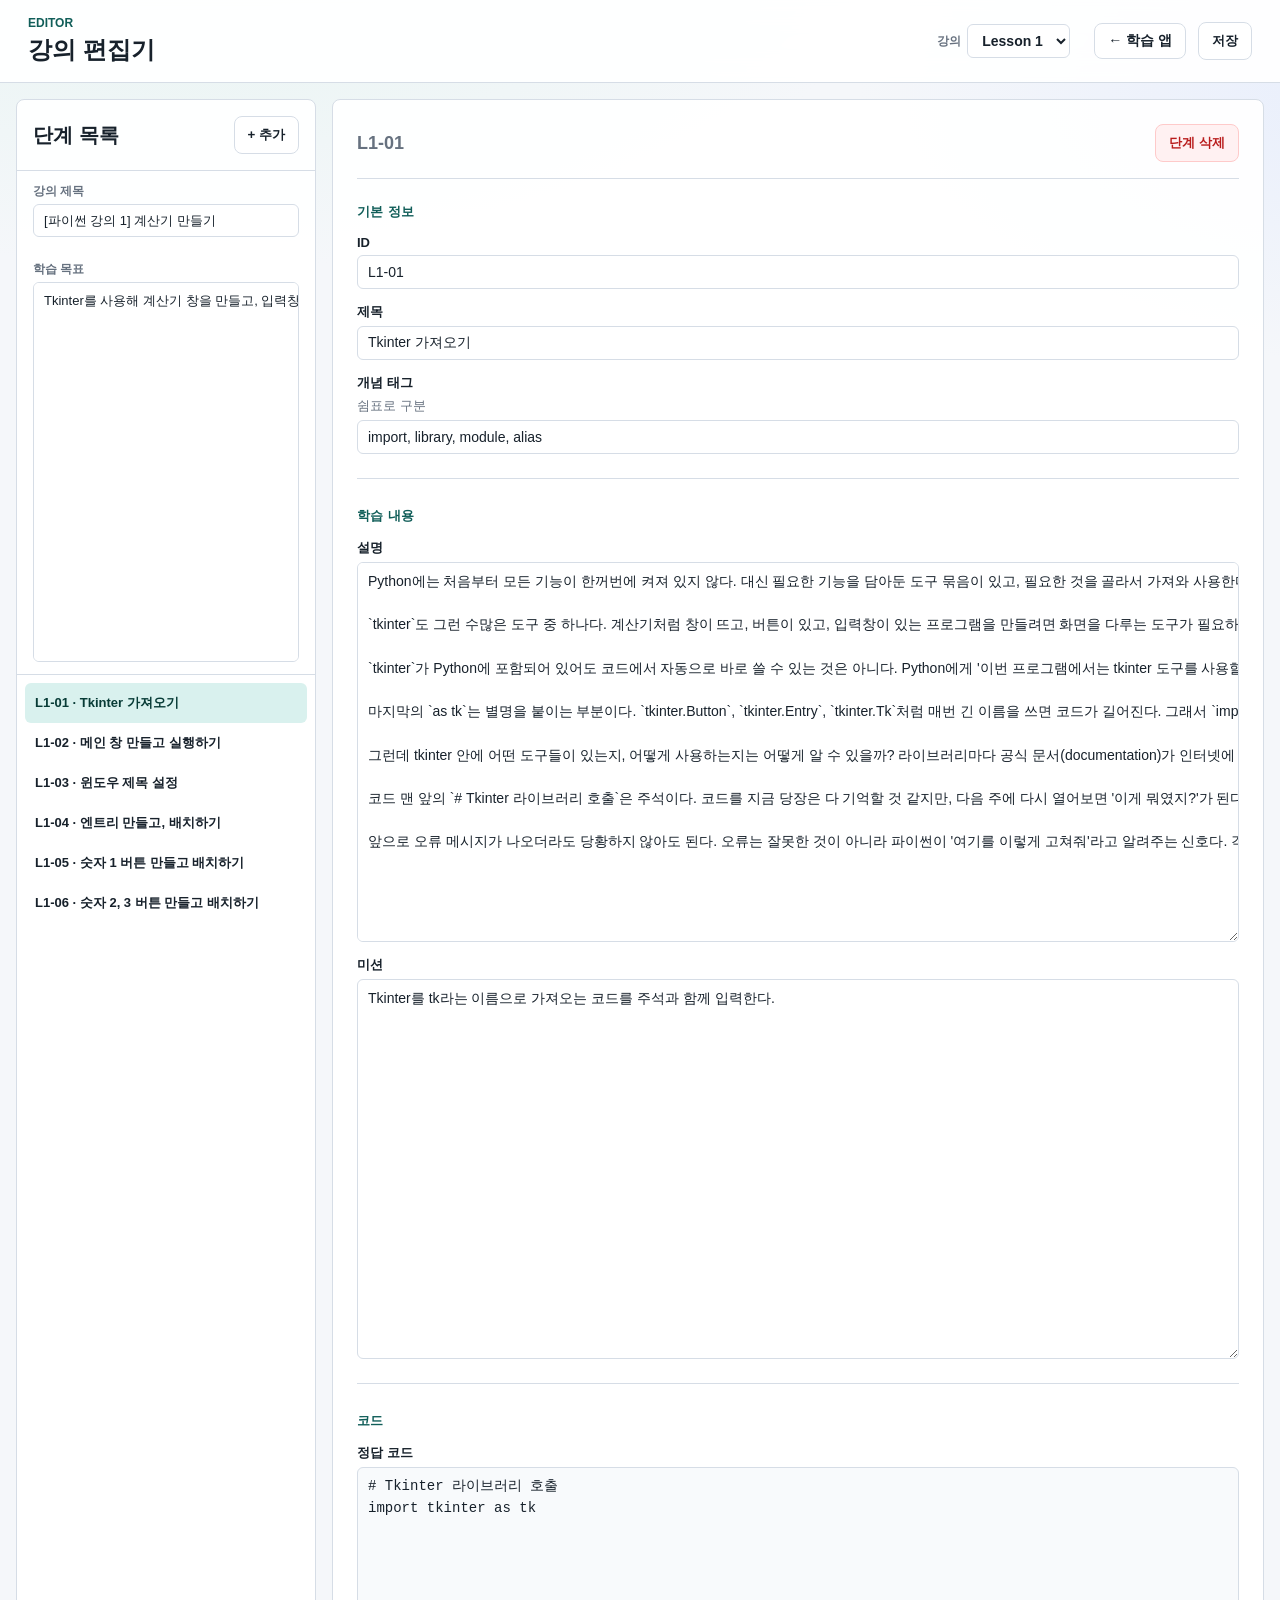
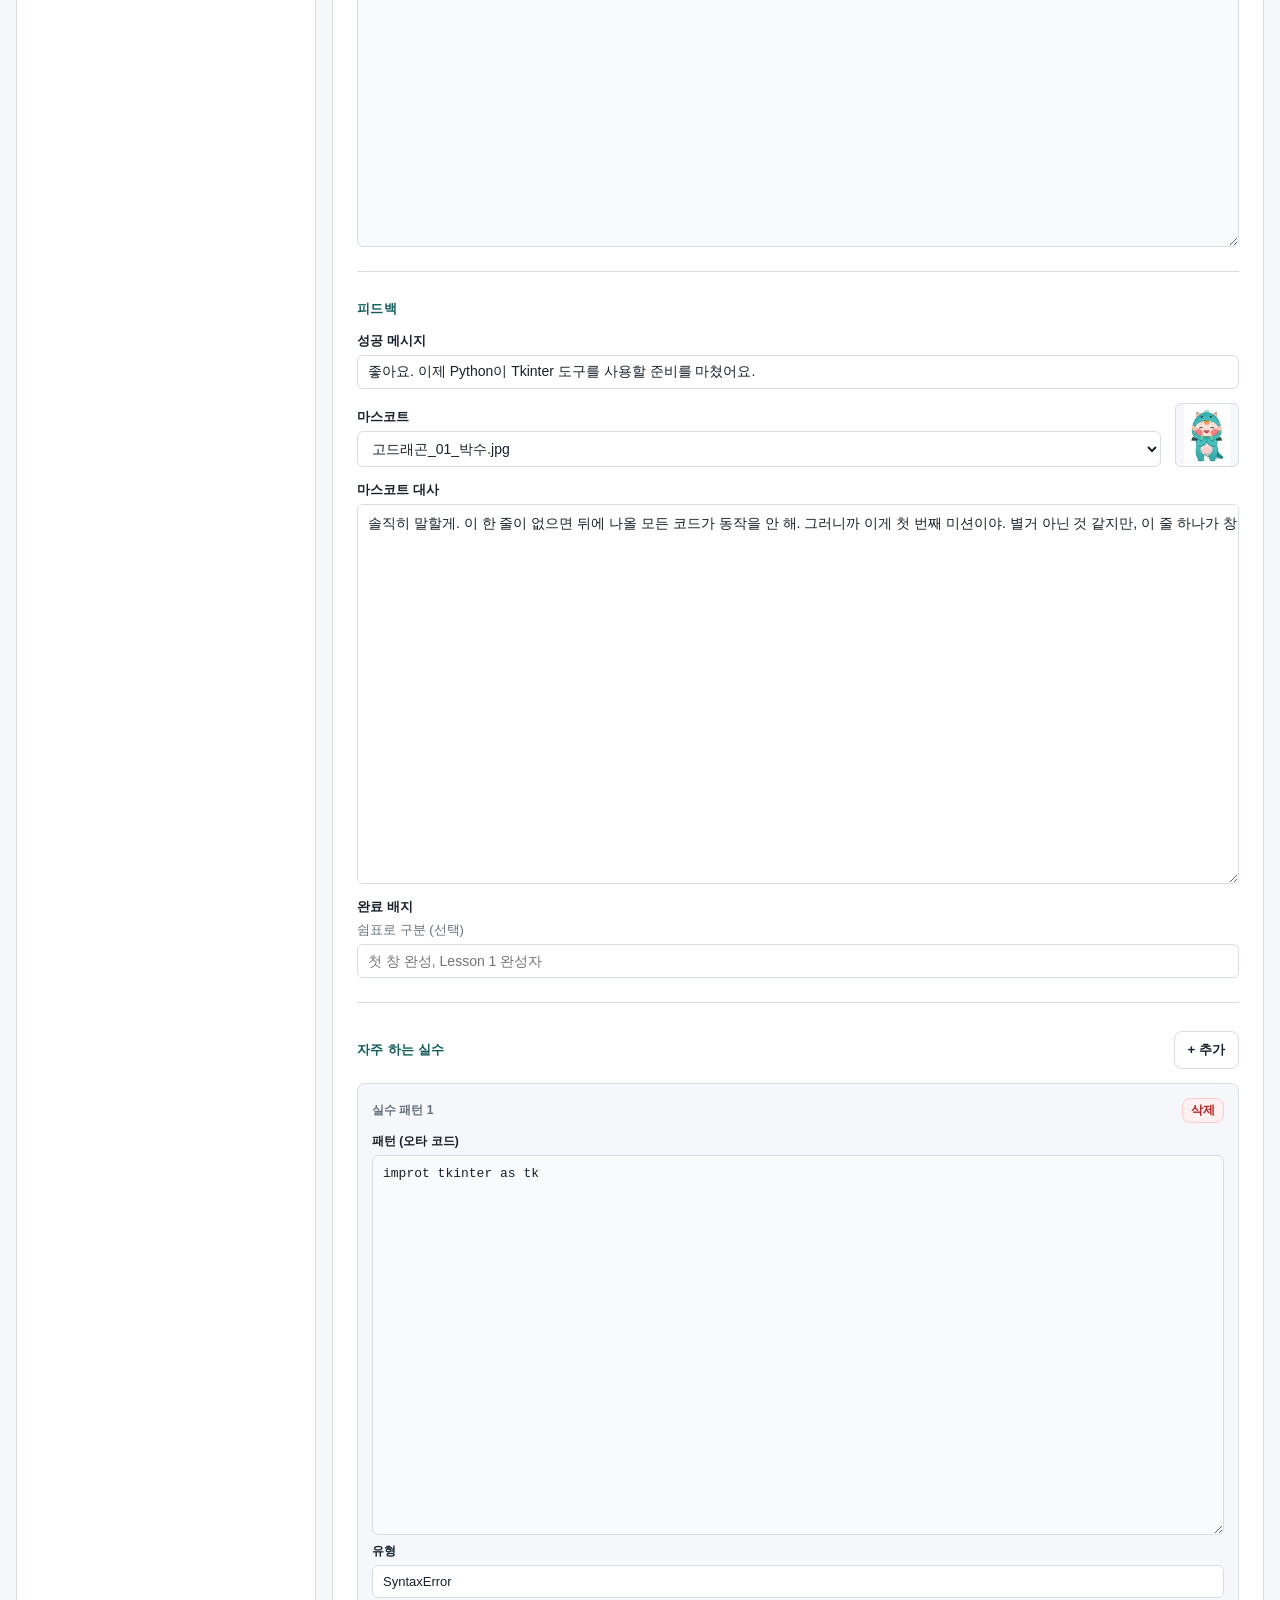
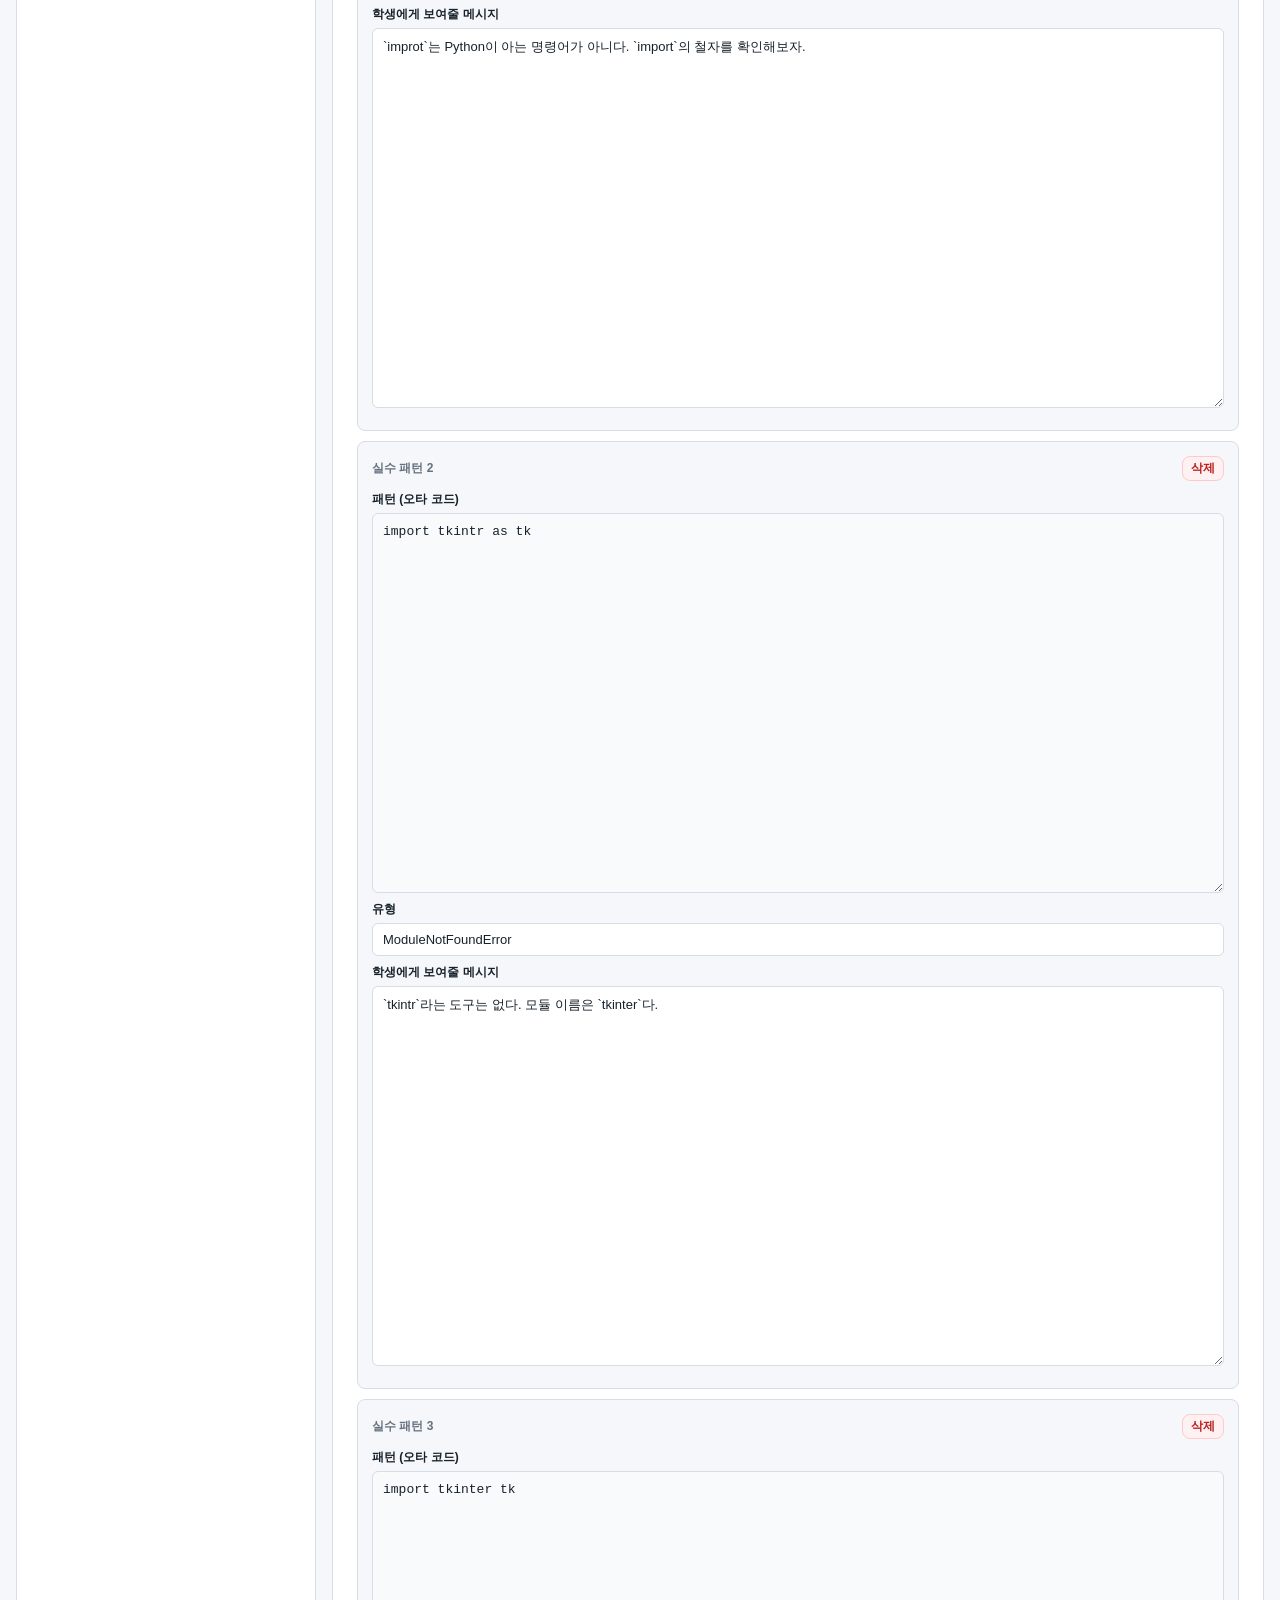
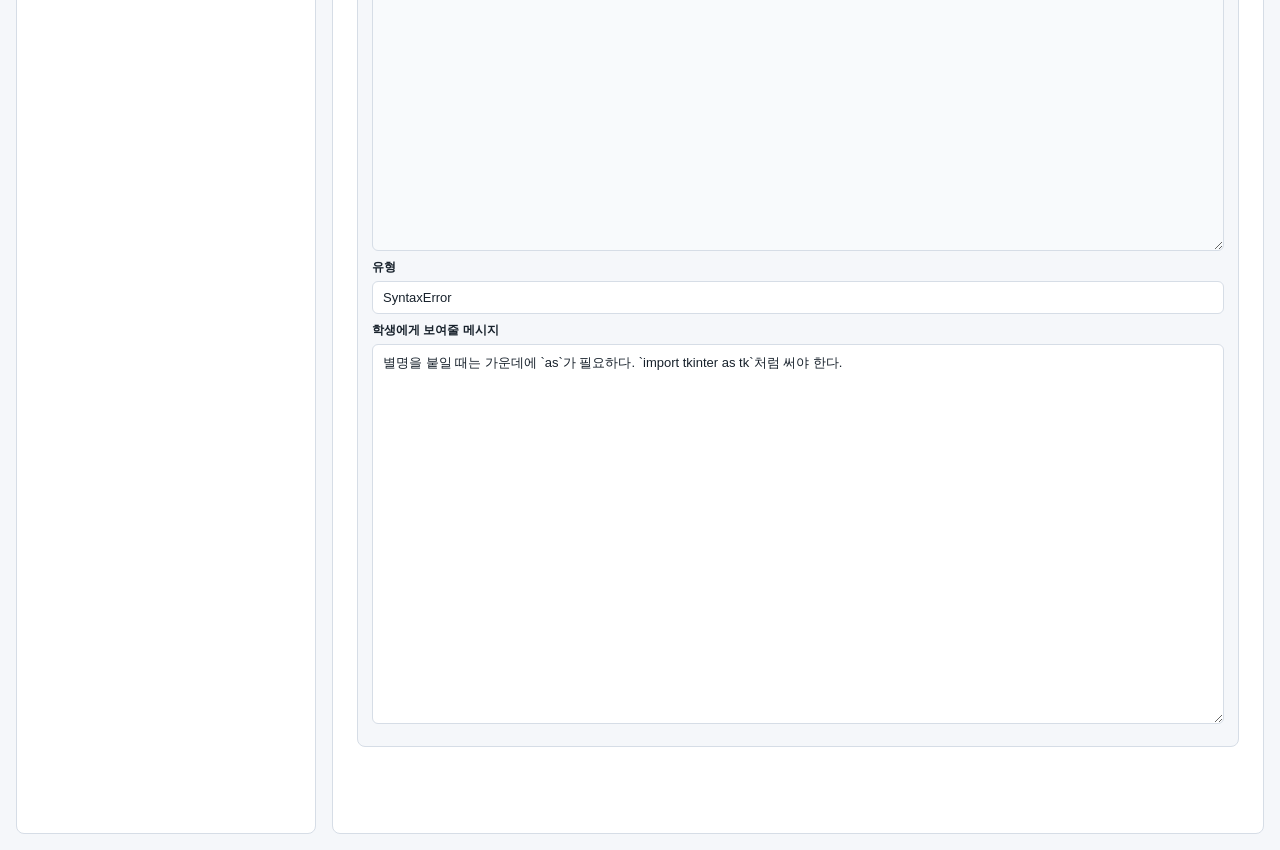
==== commit ed12942f: "계산기 강의 update?" ====
--- a/Python_Lecture_01/editor.html
+++ b/Python_Lecture_01/editor.html
@@ -4,7 +4,7 @@
   <meta charset="utf-8">
   <meta name="viewport" content="width=device-width, initial-scale=1">
   <title>강의 편집기</title>
-  <link rel="stylesheet" href="prototype.css">
+  <link rel="stylesheet" href="lec_calc.css">
   <link rel="stylesheet" href="editor.css">
 </head>
 <body>
@@ -14,8 +14,16 @@
       <h1>강의 편집기</h1>
     </div>
     <div class="editor-header-actions">
+      <label class="lesson-select-label">강의
+        <select id="lessonSelect">
+          <option value="1">Lesson 1</option>
+          <option value="2">Lesson 2</option>
+          <option value="3">Lesson 3</option>
+          <option value="4">Lesson 4</option>
+        </select>
+      </label>
       <span id="saveStatus"></span>
-      <a href="prototype.html" class="back-link">← 학습 앱</a>
+      <a href="lec_calc.html" class="back-link">← 학습 앱</a>
       <button type="button" id="saveBtn">저장</button>
     </div>
   </header>
--- a/Python_Lecture_01/lec_calc.css
+++ b/Python_Lecture_01/lec_calc.css
@@ -0,0 +1,826 @@
+:root {
+  color-scheme: light;
+  --ink: #17212b;
+  --muted: #66717f;
+  --line: #d6dde6;
+  --paper: #f5f7fa;
+  --panel: #ffffff;
+  --accent: #0f766e;
+  --accent-dark: #115e59;
+  --warn: #b45309;
+  --danger: #b91c1c;
+  --ok: #15803d;
+  --code: #101827;
+}
+
+* {
+  box-sizing: border-box;
+}
+
+body {
+  margin: 0;
+  min-height: 100vh;
+  font-family: "Segoe UI", "Apple SD Gothic Neo", "Malgun Gothic", sans-serif;
+  color: var(--ink);
+  background:
+    radial-gradient(1200px 600px at 15% -10%, #e6f4f1 0%, transparent 60%),
+    radial-gradient(1000px 500px at 110% 10%, #e8eefc 0%, transparent 55%),
+    var(--paper);
+  background-attachment: fixed;
+}
+
+.topbar {
+  display: flex;
+  align-items: center;
+  justify-content: space-between;
+  gap: 16px;
+  padding: 16px 28px;
+  border-bottom: 1px solid var(--line);
+  background: rgba(255, 255, 255, 0.92);
+  backdrop-filter: blur(14px);
+}
+
+.topbar-badges {
+  flex: 1;
+  display: flex;
+  align-items: center;
+  gap: 8px;
+  min-width: 0;
+  padding: 0 8px;
+  flex-wrap: wrap;
+}
+
+.topbar-badges-label {
+  font-size: 12px;
+  font-weight: 800;
+  color: var(--muted);
+  text-transform: uppercase;
+  white-space: nowrap;
+  letter-spacing: 0.3px;
+}
+
+.eyebrow {
+  margin: 0 0 4px;
+  font-size: 12px;
+  font-weight: 800;
+  color: var(--accent-dark);
+  text-transform: uppercase;
+  letter-spacing: 0;
+}
+
+h1,
+h2,
+h3,
+p {
+  margin-top: 0;
+}
+
+h1 {
+  margin-bottom: 0;
+  font-size: 24px;
+}
+
+h2 {
+  margin-bottom: 0;
+  font-size: 20px;
+}
+
+h3 {
+  margin-bottom: 8px;
+  font-size: 15px;
+}
+
+.stats {
+  display: grid;
+  grid-template-columns: repeat(3, minmax(92px, 1fr));
+  gap: 10px;
+}
+
+.stats div {
+  min-height: 58px;
+  padding: 10px 12px;
+  border: 1px solid var(--line);
+  border-radius: 8px;
+  background: var(--paper);
+}
+
+.stats span {
+  display: block;
+  margin-bottom: 4px;
+  font-size: 12px;
+  color: var(--muted);
+}
+
+.stats strong {
+  font-size: 19px;
+}
+
+.app-shell {
+  display: grid;
+  grid-template-columns: 270px minmax(0, 1.05fr) minmax(360px, 0.95fr);
+  gap: 16px;
+  padding: 16px;
+}
+
+.lesson-list,
+.learning-panel,
+.practice-panel {
+  min-height: calc(100vh - 122px);
+  border: 1px solid var(--line);
+  border-radius: 8px;
+  background: rgba(255, 255, 255, 0.96);
+}
+
+.lesson-list {
+  overflow: auto;
+}
+
+.panel-head {
+  padding: 16px;
+  border-bottom: 1px solid var(--line);
+}
+
+.panel-head span {
+  display: block;
+  margin-top: 8px;
+  font-size: 13px;
+  line-height: 1.45;
+  color: var(--muted);
+}
+
+.lesson-tabs {
+  display: flex;
+  flex-wrap: wrap;
+  gap: 6px;
+  padding: 12px 12px 0;
+}
+
+.lesson-tab {
+  min-height: 34px;
+  min-width: 44px;
+  padding: 6px 10px;
+  border: 1px solid var(--line);
+  border-radius: 999px;
+  background: #fff;
+  color: var(--muted);
+  font-size: 13px;
+  font-weight: 800;
+  cursor: pointer;
+}
+
+.lesson-tab:hover:not(.active) {
+  border-color: var(--accent);
+  color: var(--accent-dark);
+}
+
+.lesson-tab.active {
+  border-color: var(--accent);
+  background: var(--accent);
+  color: #fff;
+  cursor: default;
+}
+
+.lesson-tab.done:not(.active) {
+  border-color: #86efac;
+  color: var(--ok);
+}
+
+.lesson-tab.done::after {
+  content: " ✓";
+}
+
+.lesson-tab.locked {
+  color: #98a2b3;
+  cursor: not-allowed;
+}
+
+#stepList {
+  list-style: none;
+  margin: 0;
+  padding: 8px;
+}
+
+#stepList button {
+  width: 100%;
+  min-height: 44px;
+  padding: 9px 10px;
+  border: 0;
+  border-radius: 6px;
+  background: transparent;
+  color: var(--ink);
+  text-align: left;
+  cursor: pointer;
+}
+
+#stepList button:hover {
+  background: #eef7f6;
+}
+
+#stepList button.active {
+  background: #d9f1ee;
+  color: #073b36;
+  font-weight: 800;
+}
+
+#stepList button.done::after {
+  content: "완료";
+  float: right;
+  font-size: 11px;
+  color: var(--ok);
+}
+
+.learning-panel {
+  overflow: auto;
+  padding: 22px;
+}
+
+.step-header {
+  display: flex;
+  align-items: flex-start;
+  justify-content: space-between;
+  gap: 16px;
+  padding-bottom: 18px;
+  border-bottom: 1px solid var(--line);
+}
+
+.concepts {
+  display: flex;
+  flex-wrap: wrap;
+  justify-content: flex-end;
+  gap: 6px;
+}
+
+.concepts span {
+  display: inline-flex;
+  min-height: 26px;
+  align-items: center;
+  padding: 4px 8px;
+  border-radius: 999px;
+  background: #e8f2ff;
+  color: #1d4f83;
+  font-size: 12px;
+  font-weight: 700;
+}
+
+.explanation {
+  margin-top: 20px;
+  font-size: 15px;
+  line-height: 1.72;
+}
+
+.explanation p {
+  margin-bottom: 16px;
+}
+
+code {
+  padding: 1px 5px;
+  border-radius: 4px;
+  background: #edf2f7;
+  color: #0f172a;
+  font-family: Consolas, "Cascadia Mono", monospace;
+}
+
+.mascot-wrap {
+  display: flex;
+  align-items: flex-end;
+  gap: 14px;
+  margin: 20px 0 4px;
+}
+
+.mascot-wrap img {
+  width: 88px;
+  height: 88px;
+  object-fit: contain;
+  flex-shrink: 0;
+  filter: drop-shadow(0 2px 6px rgba(0,0,0,0.10));
+}
+
+.mascot-bubble {
+  position: relative;
+  padding: 12px 16px;
+  border: 2px solid #0f766e;
+  border-radius: 16px;
+  border-bottom-left-radius: 4px;
+  background: #f0fdfa;
+  font-size: 14px;
+  line-height: 1.65;
+  color: #115e59;
+  font-weight: 600;
+  white-space: pre-line;
+}
+
+.mascot-bubble::before {
+  content: "";
+  position: absolute;
+  left: -13px;
+  bottom: 0;
+  border: 7px solid transparent;
+  border-right-color: #0f766e;
+  border-bottom-color: #0f766e;
+}
+
+.mascot-bubble::after {
+  content: "";
+  position: absolute;
+  left: -9px;
+  bottom: 1px;
+  border: 6px solid transparent;
+  border-right-color: #f0fdfa;
+  border-bottom-color: #f0fdfa;
+}
+
+.mission {
+  margin-top: 22px;
+  padding: 16px;
+  border: 1px solid #b7ddd8;
+  border-radius: 8px;
+  background: #f0fdfa;
+}
+
+.mission span {
+  font-size: 12px;
+  font-weight: 800;
+  color: var(--accent-dark);
+}
+
+.mission p {
+  margin: 6px 0 0;
+  white-space: pre-line;
+}
+
+.practice-panel {
+  padding: 18px;
+}
+
+.editor-head,
+.actions {
+  display: flex;
+  align-items: center;
+  justify-content: space-between;
+  gap: 10px;
+}
+
+.editor-wrap {
+  position: relative;
+  min-height: 380px;
+  margin-top: 14px;
+  border: 1px solid #334155;
+  border-radius: 8px;
+  background: var(--code);
+  overflow: hidden;
+}
+
+.line-numbers {
+  position: absolute;
+  top: 0;
+  left: 0;
+  width: 52px;
+  height: 100%;
+  margin: 0;
+  padding: 14px 8px 14px 0;
+  text-align: right;
+  color: #4d5966;
+  background: #0b1220;
+  font: 16px/1.55 Consolas, "Cascadia Mono", monospace;
+  white-space: pre;
+  overflow: hidden;
+  pointer-events: none;
+  user-select: none;
+  border-right: 1px solid #1f2937;
+  box-sizing: border-box;
+  z-index: 1;
+}
+
+#codeGhost {
+  position: absolute;
+  top: 0;
+  left: 0;
+  right: 0;
+  margin: 0;
+  padding: 14px 14px 14px 52px;
+  color: #738094;
+  font: 16px/1.55 Consolas, "Cascadia Mono", monospace;
+  white-space: pre;
+  overflow: hidden;
+  pointer-events: none;
+}
+
+.ghost-prefix {
+  color: transparent;
+}
+
+textarea {
+  position: relative;
+  width: 100%;
+  min-height: 380px;
+  height: 54vh;
+  padding: 14px 14px 14px 52px;
+  border: 0;
+  border-radius: 0;
+  outline: none;
+  resize: vertical;
+  background: transparent;
+  color: #e5eef8;
+  font: 16px/1.55 Consolas, "Cascadia Mono", monospace;
+  white-space: pre;
+  overflow: auto;
+}
+
+textarea:focus {
+  box-shadow: 0 0 0 3px rgba(15, 118, 110, 0.18);
+}
+
+button {
+  min-height: 38px;
+  padding: 8px 13px;
+  border: 1px solid var(--line);
+  border-radius: 8px;
+  background: #fff;
+  color: var(--ink);
+  font-weight: 800;
+  cursor: pointer;
+}
+
+button:hover:not(:disabled) {
+  border-color: var(--accent);
+}
+
+button:disabled {
+  border-color: var(--line);
+  background: #e5e7eb;
+  color: #98a2b3;
+  cursor: not-allowed;
+}
+
+#runBtn,
+#nextBtn,
+#closeCompletionBtn {
+  border-color: var(--accent);
+  background: var(--accent);
+  color: #fff;
+}
+
+#runBtn:hover,
+#nextBtn:hover,
+#closeCompletionBtn:hover {
+  background: var(--accent-dark);
+}
+
+#nextBtn:disabled {
+  border-color: var(--line);
+  background: #e5e7eb;
+  color: #98a2b3;
+}
+
+.actions {
+  margin-top: 12px;
+}
+
+.result {
+  margin-top: 18px;
+  min-height: 128px;
+  padding: 16px;
+  border: 1px solid var(--line);
+  border-radius: 8px;
+  background: var(--paper);
+}
+
+.result[data-state="success"] {
+  border-color: #86efac;
+  background: #f0fdf4;
+}
+
+.result[data-state="error"] {
+  border-color: #fecaca;
+  background: #fff1f2;
+}
+
+.result[data-state="hint"] {
+  border-color: #fed7aa;
+  background: #fff7ed;
+}
+
+.result p {
+  margin-bottom: 0;
+  font-size: 16px;
+  line-height: 1.55;
+  color: var(--muted);
+  white-space: pre-line;
+  word-break: break-word;
+}
+
+.console-wrap {
+  margin-top: 10px;
+  border: 1px solid #334155;
+  border-radius: 8px;
+  background: #0d1117;
+  overflow: hidden;
+}
+
+.console-head {
+  display: flex;
+  align-items: center;
+  justify-content: space-between;
+  padding: 5px 14px;
+  background: #161b22;
+  border-bottom: 1px solid #334155;
+}
+
+.console-head span {
+  font-size: 11px;
+  font-weight: 700;
+  color: #8b949e;
+  text-transform: uppercase;
+  letter-spacing: 0.5px;
+}
+
+.console-head button {
+  min-height: auto;
+  padding: 2px 7px;
+  border: 0;
+  border-radius: 4px;
+  background: transparent;
+  color: #8b949e;
+  font-size: 14px;
+  font-weight: 400;
+  line-height: 1;
+}
+
+.console-head button:hover:not(:disabled) {
+  border-color: transparent;
+  background: #30363d;
+  color: #e6edf3;
+}
+
+#consoleOutput {
+  margin: 0;
+  padding: 10px 14px;
+  min-height: 44px;
+  max-height: 160px;
+  overflow-y: auto;
+  color: #e6edf3;
+  font: 16px/1.55 Consolas, "Cascadia Mono", monospace;
+  white-space: pre-wrap;
+  word-break: break-all;
+}
+
+.console-wrap[data-state="idle"] #consoleOutput::before {
+  content: "실행하면 결과가 여기 표시됩니다";
+  color: #4d5966;
+}
+
+.console-wrap[data-state="error"] #consoleOutput {
+  color: #ff7b72;
+}
+
+
+.badges {
+  display: flex;
+  flex-wrap: wrap;
+  gap: 8px;
+  align-items: center;
+}
+
+.badge-token {
+  display: inline-flex;
+  flex-direction: column;
+  align-items: center;
+  gap: 5px;
+  cursor: default;
+}
+
+.badge-img {
+  width: 56px;
+  height: auto;
+  cursor: default;
+  transition: transform 0.15s;
+  filter: drop-shadow(0 2px 5px rgba(15, 23, 42, 0.14));
+}
+
+.badge-token:hover .badge-img {
+  transform: scale(1.08);
+}
+
+.badge-label {
+  font-size: 10px;
+  font-weight: 700;
+  color: var(--ink);
+  text-align: center;
+  line-height: 1.25;
+  word-break: keep-all;
+  max-width: 60px;
+}
+
+.badge-circle {
+  width: 44px;
+  height: 44px;
+  border-radius: 50%;
+  display: flex;
+  align-items: center;
+  justify-content: center;
+  font-size: 22px;
+  line-height: 1;
+  box-shadow: 0 2px 8px rgba(0, 0, 0, 0.22);
+}
+
+.no-badge {
+  font-size: 12px;
+  color: var(--muted);
+  align-self: center;
+}
+
+.hint-box {
+  margin-top: 12px;
+  border: 1px solid #334155;
+  border-radius: 8px;
+  background: #0d1117;
+  overflow: hidden;
+}
+
+.hint-box-head {
+  display: flex;
+  align-items: center;
+  justify-content: space-between;
+  padding: 5px 14px;
+  background: #161b22;
+  border-bottom: 1px solid #334155;
+}
+
+.hint-box-head span {
+  font-size: 11px;
+  font-weight: 700;
+  color: #8b949e;
+  text-transform: uppercase;
+  letter-spacing: 0.5px;
+}
+
+#hintCode {
+  margin: 0;
+  padding: 12px 14px;
+  height: 240px;
+  overflow-y: auto;
+  color: #e5eef8;
+  font: 16px/1.55 Consolas, "Cascadia Mono", monospace;
+  white-space: pre-wrap;
+  word-break: break-word;
+  user-select: none;
+}
+
+.result[data-state="idle"] {
+  display: none;
+}
+
+.login[hidden] {
+  display: none;
+}
+
+.login {
+  position: fixed;
+  inset: 0;
+  display: grid;
+  place-items: center;
+  padding: 20px;
+  background: rgba(15, 23, 42, 0.6);
+  backdrop-filter: blur(6px);
+  z-index: 100;
+}
+
+.login-card {
+  width: min(440px, 100%);
+  padding: 32px;
+  border-radius: 12px;
+  background: #fff;
+  box-shadow: 0 24px 70px rgba(15, 23, 42, 0.24);
+}
+
+.login-card h2 {
+  margin-bottom: 8px;
+}
+
+.login-desc {
+  margin-bottom: 24px;
+  font-size: 14px;
+  color: var(--muted);
+}
+
+.login-form {
+  display: flex;
+  flex-direction: column;
+  gap: 8px;
+}
+
+.login-form label {
+  font-size: 13px;
+  font-weight: 700;
+  color: var(--ink);
+}
+
+.login-form input {
+  height: 42px;
+  padding: 0 12px;
+  border: 1px solid var(--line);
+  border-radius: 8px;
+  font-size: 15px;
+  font-family: inherit;
+  color: var(--ink);
+  outline: none;
+}
+
+.login-form input:focus {
+  border-color: var(--accent);
+  box-shadow: 0 0 0 3px rgba(15, 118, 110, 0.15);
+}
+
+.login-form button {
+  margin-top: 8px;
+  border-color: var(--accent);
+  background: var(--accent);
+  color: #fff;
+  font-size: 15px;
+}
+
+.login-form button:hover {
+  background: var(--accent-dark);
+}
+
+.resume-actions {
+  display: flex;
+  flex-direction: column;
+  gap: 10px;
+  margin-top: 24px;
+}
+
+.resume-actions button:first-child {
+  border-color: var(--accent);
+  background: var(--accent);
+  color: #fff;
+}
+
+.resume-actions button:first-child:hover {
+  background: var(--accent-dark);
+}
+
+.completion {
+  position: fixed;
+  inset: 0;
+  display: grid;
+  place-items: center;
+  padding: 20px;
+  background: rgba(15, 23, 42, 0.48);
+}
+
+.completion[hidden] {
+  display: none;
+}
+
+.completion-card {
+  width: min(520px, 100%);
+  padding: 26px;
+  border-radius: 8px;
+  background: #fff;
+  box-shadow: 0 24px 70px rgba(15, 23, 42, 0.24);
+}
+
+@media (max-width: 1120px) {
+  .app-shell {
+    grid-template-columns: 220px minmax(0, 1fr);
+  }
+
+  .practice-panel {
+    grid-column: 1 / -1;
+    min-height: auto;
+  }
+}
+
+@media (max-width: 760px) {
+  .topbar {
+    align-items: stretch;
+    flex-direction: column;
+  }
+
+  .stats {
+    grid-template-columns: repeat(3, 1fr);
+  }
+
+  .app-shell {
+    grid-template-columns: 1fr;
+    padding: 10px;
+  }
+
+  .lesson-list,
+  .learning-panel,
+  .practice-panel {
+    min-height: auto;
+  }
+
+  .step-header,
+  .editor-head,
+  .actions {
+    align-items: stretch;
+    flex-direction: column;
+  }
+
+  .concepts {
+    justify-content: flex-start;
+  }
+}
--- a/Python_Lecture_01/editor.css
+++ b/Python_Lecture_01/editor.css
@@ -8,6 +8,24 @@
   font-size: 14px;
   color: var(--ok);
   font-weight: 700;
+}
+
+.lesson-select-label {
+  flex-direction: row;
+  align-items: center;
+  gap: 6px;
+  margin-bottom: 0;
+  font-size: 12px;
+  font-weight: 800;
+  color: var(--muted);
+  text-transform: uppercase;
+}
+
+.lesson-select-label select {
+  width: auto;
+  padding: 7px 10px;
+  font-weight: 700;
+  cursor: pointer;
 }
 
 .back-link {
